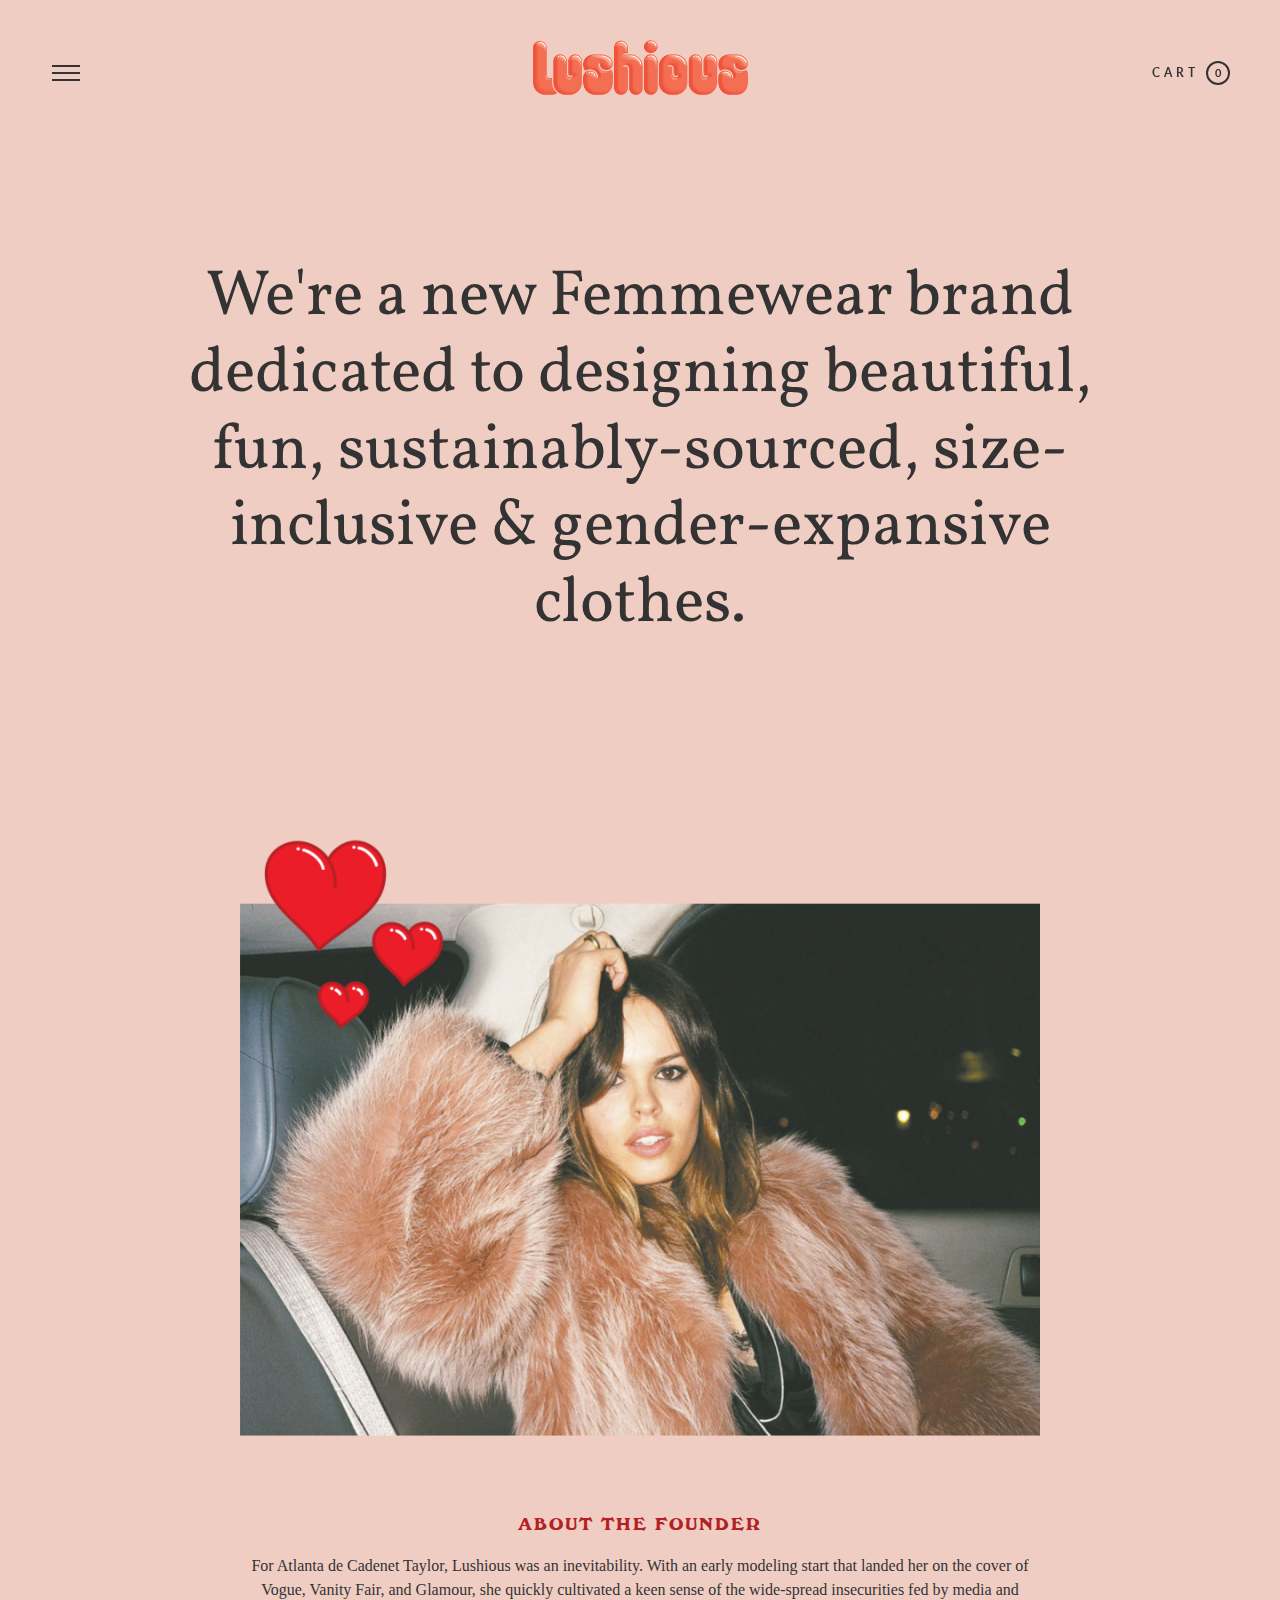
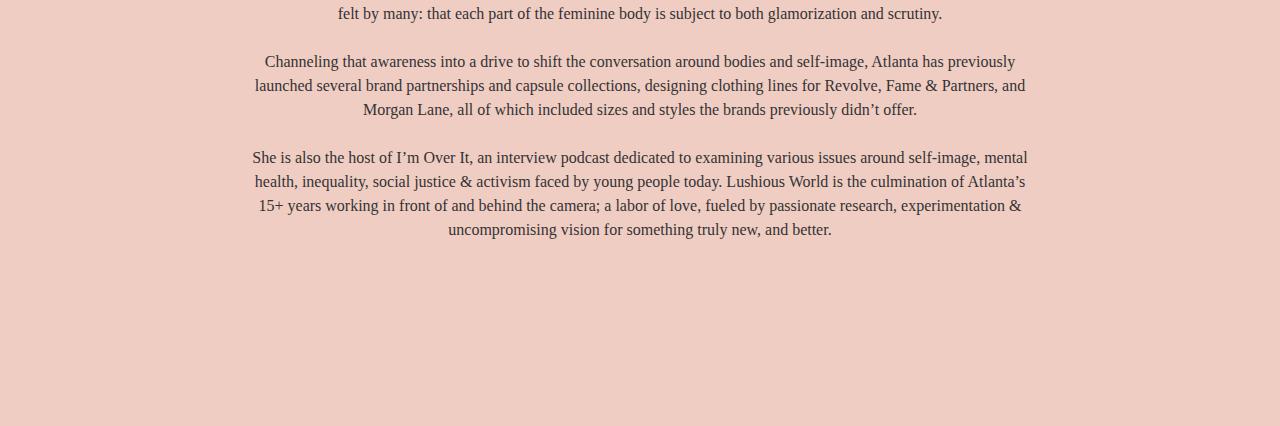
==== about.html @ 271ff1b3 "social update" ====
<!DOCTYPE html>
<!--[if lt IE 8 ]>
<html lang="en" class="ie7">
<![endif]-->
<!--[if IE 8 ]>
<html lang="en" class="ie8">
<![endif]-->
<!--[if IE 9 ]>
<html lang="en" class="ie9">
<![endif]-->
<!--[if (gt IE 9)|!(IE)]><!-->
<html lang="en">
<!--<![endif]-->
<head>
    <title>Lushious World - Coming Spring 2022</title>
    <meta charset="UTF-8">
    <meta name="author" content="">
    <meta name="keywords" content="">
    <meta name="viewport" content="width=device-width, initial-scale=1">
    <link rel="shortcut icon" href="fav.png" type="image/x-icon">
    <link rel="icon" href="fav.png" type="image/x-icon">

    <!-- Style CSS -->
    <link href="css/bootstrap.css" media="screen" rel="stylesheet">
    <link href="css/font-awesome.css" media="screen" rel="stylesheet">
    <link href="style.css" media="screen" rel="stylesheet">

    <!-- Custom Lushious -->
    <style type="text/css">

        .lushious-logo {
            height: auto;
            width: 100%;
            max-width: 215px;
        }

        .lushious-bg {
            display: block;
            height: 100vh;
            width: 100vw;
            background-color: rgb(0 0 0 / 75%);
            background-image: url("images/lushious/lushious-world-bg.jpg");
            background-size: cover;
            background-repeat: no-repeat;
            background-position: center center;
            z-index: 10;
            position: fixed;
        }

        @font-face {
            font-family: 'HK Grotesk';
            src: url('fonts/HKGrotesk-Regular.eot');
            src: url('fonts/HKGrotesk-Regular.eot?#iefix') format('embedded-opentype'),
            url('fonts/HKGrotesk-Regular.woff2') format('woff2'),
            url('fonts/HKGrotesk-Regular.woff') format('woff'),
            url('fonts/HKGrotesk-Regular.ttf') format('truetype');
            font-weight: normal;
            font-style: normal;
            font-display: swap;
        }

        @font-face {
            font-family: 'WindsorD-Bol';
            src: url('fonts/WindsorD-Bol.eot');
            src: url('fonts/WindsorD-Bol.eot?#iefix') format('embedded-opentype'),
            url('fonts/WindsorD-Bol.woff2') format('woff2'),
            url('fonts/WindsorD-Bol.woff') format('woff'),
            url('fonts/WindsorD-Bol.ttf') format('truetype');
            font-weight: bold;
            font-style: normal;
            font-display: swap;
        }

        @font-face {
            font-family: 'WindsorD-Bol';
            src: url('fonts/WindsorD-Bol_1.eot');
            src: url('fonts/WindsorD-Bol_1.eot?#iefix') format('embedded-opentype'),
            url('fonts/WindsorD-Bol_1.woff2') format('woff2'),
            url('fonts/WindsorD-Bol_1.woff') format('woff'),
            url('fonts/WindsorD-Bol_1.ttf') format('truetype');
            font-weight: bold;
            font-style: normal;
            font-display: swap;
        }

        @font-face {
            font-family: 'HK Grotesk-SB';
            src: url('fonts/HKGrotesk-SemiBold.eot');
            src: url('fonts/HKGrotesk-SemiBold.eot?#iefix') format('embedded-opentype'),
            url('fonts/HKGrotesk-SemiBold.woff2') format('woff2'),
            url('fonts/HKGrotesk-SemiBold.woff') format('woff'),
            url('fonts/HKGrotesk-SemiBold.ttf') format('truetype');
            font-weight: 600;
            font-style: normal;
            font-display: swap;
        }


        h1, h2, h3, h4, h5, h6,
        .home-video .wrap-video-content .video-content .home-info .video-title,
        .home-video .wrap-video-content .video-content a.btn {
            font-family: 'WindsorD-Bol';
        }

        .home-video .wrap-video-content .video-content .home-info .video-title {
            font-size: 72px;
        }

        .home-video .wrap-video-content .video-content .home-info .video-title-before,
        .product-subtotal {
            font-family: 'HK Grotesk';
            text-transform: uppercase;
        }

        .product-subtotal {
            color: #333333;
            font-family: 'HK Grotesk-SB';
            letter-spacing: 2px;
            text-transform: uppercase;
            font-weight: 700;
            line-height: 150%;
            font-size: 12px;
        }

        .other-page.about-page .about-page-content p {
            color: #333333;
            font-family: Times;
            letter-spacing: 0px;
            text-transform: none;
            font-weight: 500;
            line-height: 150%;
            font-size: 16px;
        }

        .other-page.wrap-contact-forms .link-email a,
        .home-video .wrap-video-content .video-content .home-info .video-title-before {
            letter-spacing: 2px;
        }

        html,
        body {
            background-color: #F0CDC3;
        }

        .cart-wrapper,
        .theme-menu {
            background-color: #ffffff;
        }

        .theme-menu .menu ul li {
            margin-bottom: 22px;
        }

        .other-page.about-page .about-page-content h4 {
            font-size: 18px;
            color: #B42025;
            letter-spacing: 2px;
            text-transform: uppercase;
            margin-bottom: 20px;
        }

        .other-page.wrap-contact-forms h3.page-title,
        .cart-wrapper .shop-cart-title,
        .theme-menu .menu-title {
            color: #B42025;
            margin-bottom: 45px;
            letter-spacing: 1px;
        }

        header.header.header-light .logo-wrap .theme-logo, header.header.header-light .header-cart .cart-link {
            color: #333;
        }

        header.header.header-light .header-cart .cart-link span {
            color: #333;
            border-color: #333;
        }

        header.header.header-light .menu-link-wrap .menu-link span, header.header.header-light .menu-link-wrap .menu-link:before, header.header.header-light .menu-link-wrap .menu-link:after {
            background: #333;
        }

        .cart-wrapper img {
            margin-bottom: 45px;
        }

        .home-video .wrap-video-content .video-content a.btn {
            border-radius: 50px;
            letter-spacing: 1px;
        }

        .home-video .wrap-video-content .video-content a.btn:hover {
            background-color: #B42025;
            border-color: #B42025;
        }

        .link-email {
            margin-bottom: 30px;
        }

        @media screen and (max-width: 767px) {
            .other-page.about-page h3.page-title {
                margin-top: 90px;
            }
        }

    </style>
</head>
<body>
<!-- Spinner -->
<div class="spinner-container">
    <div class="spinner-dot"></div>
    <div class="spinner-dot"></div>
    <div class="spinner-dot"></div>
</div>
<!-- /Spinner -->
<!-- Theme Menu -->
<div class="theme-menu">
    <a href="#" class="menu-header-close-button-mobile"></a>
    <div class="menu-header">
        <h3 class="menu-title">MENU</h3>
        <nav class="menu">
            <ul>
                <li><a href="about.html">ABOUT</a></li>
                <li><a href="contact.html">CONTACT</a></li>
            </ul>
        </nav>
    </div>
    <div class="menu-footer">
        <ul class="menu-social">
            <li class="social-icon">
                <a href="https://www.instagram.com/lushiousworld/" target="_blank"><i class="fa fa-instagram"></i></a>
            </li>
        </ul>
    </div>
</div>
<!-- End Theme Menu -->
<div id="page" class="site invisible">
    <!-- Header -->
    <header class="header header-light">
        <div class="menu-link-wrap">
            <a href="#" class="menu-link">
                <span></span>
            </a>
        </div>
        <div class="logo-wrap">
            <a href="/" class="theme-logo">
                <img class="lushious-logo" src="images/lushious/lushious-world-logo.png">
            </a>
        </div>
        <div class="header-cart">
            <a href="#" class="cart-link">
                <strong>CART</strong>
                <span>0</span></a>
        </div>
    </header>
    <!-- End Header -->
    <!--About Page-->
    <div class="site-main clearfix">
        <div class="container">
            <div class="row">
                <div class="col-sm-12">
                    <div class="other-page about-page margin-top-155">
                        <!--Title-->
                        <h3 class="page-title">We're a new Femmewear brand dedicated to designing beautiful, fun, sustainably-sourced, size-inclusive & gender-expansive clothes. </h3>
                        <!-- End Title-->
                        <div class="about-page-content">
                            <img src="images/lushious/founder.png" style="max-width: 800px; width: 100%; height: auto;" alt="Lushious World"/>
                            <h4>About the Founder</h4>
                            <p>For Atlanta de Cadenet Taylor, Lushious was an inevitability. With an early modeling start that landed her on the cover of Vogue, Vanity Fair, and Glamour, she quickly cultivated a keen sense of the wide-spread insecurities fed by media and felt by many: that each part of the feminine body is subject to both glamorization and scrutiny.</p>
                            <p>Channeling that awareness into a drive to shift the conversation around bodies and self-image, Atlanta has previously launched several brand partnerships and capsule collections, designing clothing lines for Revolve, Fame & Partners, and Morgan Lane, all of which included sizes and styles the brands previously didn’t offer.</p>
                            <p>She is also the host of I’m Over It, an interview podcast dedicated to examining various issues around self-image, mental health, inequality, social justice & activism faced by young people today. Lushious World is the culmination of Atlanta’s 15+ years working in front of and behind the camera; a labor of love, fueled by passionate research, experimentation & uncompromising vision for something truly new, and better.</p>
                        </div>

                    </div>
                </div>
            </div>
        </div>
    </div>
</div>
<!-- Shop Cart -->
<div class="cart-wrapper">
    <a href="#" class="shop-cart-close"></a>
    <div class="cart-header">
        <h3 class="shop-cart-title">SHOPPING CART</h3>

        <img src="images/lushious/lushious-disco-print-presale-promo-light.png">

        <div class="product-subtotal">
            <span>hey hey! the shop's not open yet, but be sure to bookmark and save #dayone for a future promo.</span><br><br>
            <span>With love,</span><br>
            <span>Atlanta, Founder & CEO</span>
        </div>
    </div>
</div>
<!-- End Shop Cart -->

<!-- main JS libs  -->
<script src="js/lib/jquery-1.12.2.min.js"></script>
<script src="js/lib/bootstrap.min.js"></script>
<!-- Modernizr Library -->
<script src="js/lib/modernizr.min.js"></script>

<!--[if lt IE 9]>
<script src="js/lib/html5shiv.js"></script>
<script src="js/lib/respond.min.js"></script>
<![endif]-->

<!-- Input Numer 'Spinner' -->
<script src="js/jquery.spinner.js"></script>

<!--General JS-->
<script src="js/general.js"></script>
</body>
</html>
---- style.css ----
@import url(https://fonts.googleapis.com/css?family=Lato:400,100,100italic,300,300italic,400italic,700,700italic,900,900italic&subset=latin,latin-ext);
@import url(https://fonts.googleapis.com/css?family=Kaushan+Script&subset=latin,latin-ext);
@import url(https://fonts.googleapis.com/css?family=Vollkorn:400,400italic,700,700italic);
/*------------------------------------------------------------------------*/
/*      Author Name: CubeCreation Themes                                  */
/*      Author : https://themeforest.net/user/cubecreation/portfolio      */
/*      Date Develop: 04.10.2016                                          */
/*------------------------------------------------------------------------*/
/*
  CSS STRUCTURE:

  1. GENERAL TYPOGRAPHY
   - Global Reset
   - General Styles
   - Typography
   - Buttons

  2. SITE STRUCTURE
   - Header
   - Header Section (First Section)
   - Demo List
   - Footer
*/
/*-----------------------------------*/
/*           Global Reset            */
/*-----------------------------------*/
html,
body,
div,
span,
applet,
object,
iframe,
h1,
h2,
h3,
h4,
h5,
h6,
p,
blockquote,
pre,
a,
abbr,
acronym,
address,
big,
cite,
code,
del,
dfn,
em,
img,
ins,
kbd,
q,
s,
samp,
small,
strike,
strong,
sub,
sup,
tt,
var,
b,
u,
i,
center,
dl,
dt,
dd,
ol,
ul,
li,
fieldset,
form,
label,
legend,
table,
caption,
tbody,
tfoot,
thead,
tr,
th,
td,
article,
aside,
canvas,
details,
embed,
figure,
figcaption,
footer,
header,
hgroup,
menu,
nav,
output,
ruby,
section,
summary,
time,
mark,
audio,
video {
  margin: 0;
  padding: 0;
  border: 0;
  font-size: 100%;
  font: inherit;
  vertical-align: baseline;
}
article,
aside,
details,
figcaption,
figure,
footer,
header,
hgroup,
menu,
nav,
section {
  display: block;
}
body {
  line-height: 1;
}
ol,
ul {
  list-style: none;
}
blockquote,
q {
  quotes: none;
}
blockquote:before,
blockquote:after,
q:before,
q:after {
  content: '';
  content: none;
}
table {
  border-collapse: collapse;
  border-spacing: 0;
}
html {
  font-size: 100%;
  -webkit-text-size-adjust: 100%;
  -ms-text-size-adjust: 100%;
  -webkit-font-smoothing: subpixel-antialiased;
}
/*-----------------------------------*/
/*         General Styles            */
/*-----------------------------------*/
html.blocking,
body.blocking {
  overflow: hidden;
}
body {
  font-family: 'Lato', sans-serif;
  font-size: 14px;
  line-height: 1.4em;
  font-weight: 400;
  color: #999999;
  background: #ffffff;
  position: relative;
  overflow-x: hidden;
}
::-moz-selection {
  background: #333333;
  color: #fff;
  text-shadow: none;
}
::selection {
  background: #333333;
  color: #fff;
  text-shadow: none;
}
a {
  color: #155399;
  -webkit-transition: all 0.3s ease;
  -moz-transition: all 0.3s ease;
  -o-transition: all 0.3s ease;
  -ms-transition: all 0.3s ease;
  transition: all 0.3s ease;
}
a:focus {
  color: #155399;
}
a:hover {
  color: #1b6bc6;
}
a:hover,
a:focus {
  text-decoration: none;
  outline: none;
}
a:active {
  background-color: transparent;
}
iframe {
  max-width: 100%;
}
img {
  display: inline-block;
  max-width: 100%;
}
/* FadeIn */
.fadeIn {
  -webkit-animation-duration: 1s;
  animation-duration: 1s;
  -webkit-animation-fill-mode: both;
  animation-fill-mode: both;
  -webkit-animation-name: fadeIn;
  animation-name: fadeIn;
}
@-webkit-keyframes fadeIn {
  0% {
    opacity: 0;
  }
  100% {
    opacity: 1;
  }
}
@keyframes fadeIn {
  0% {
    opacity: 0;
  }
  100% {
    opacity: 1;
  }
}
/* Spinner */
.spinner-container {
  position: absolute;
  top: 50%;
  left: 50%;
  transform: translate(-50%, -50%);
}
.spinner-container .spinner-dot {
  width: 10px;
  height: 10px;
  border: 2px solid #155399;
  border-radius: 50%;
  float: left;
  margin: 0 5px;
  transform: scale(0);
  animation: fx 1000ms ease infinite 0ms;
}
.spinner-container .spinner-dot:nth-child(2) {
  animation: fx 1000ms ease infinite 300ms;
}
.spinner-container .spinner-dot:nth-child(3) {
  animation: fx 1000ms ease infinite 600ms;
}
@keyframes fx {
  50% {
    transform: scale(1);
    opacity: 1;
  }
  100% {
    opacity: 0;
  }
}
/*-----------------------------------*/
/*     General Content Styles        */
/*-----------------------------------*/
.itable {
  display: table;
  height: 100%;
  width: 100%;
}
.icell {
  display: table-cell;
  vertical-align: middle;
}
.site-main {
  padding-top: 160px;
  padding-bottom: 180px;
}
.page-title {
  font-size: 40px;
  margin-bottom: 110px;
  text-transform: uppercase;
  letter-spacing: 19px;
  text-align: center;
}
.margin-top-0 {
  margin-top: 0;
}
.margin-top-5 {
  margin-top: 5px;
}
.margin-top-10 {
  margin-top: 10px;
}
.margin-top-15 {
  margin-top: 15px;
}
.margin-top-20 {
  margin-top: 20px;
}
.margin-top-25 {
  margin-top: 25px;
}
.margin-top-30 {
  margin-top: 30px;
}
.margin-top-35 {
  margin-top: 35px;
}
.margin-top-40 {
  margin-top: 40px;
}
.margin-top-45 {
  margin-top: 45px;
}
.margin-top-50 {
  margin-top: 50px;
}
.margin-top-55 {
  margin-top: 55px;
}
.margin-top-60 {
  margin-top: 60px;
}
.margin-top-65 {
  margin-top: 65px;
}
.margin-top-70 {
  margin-top: 70px;
}
.margin-top-75 {
  margin-top: 75px;
}
.margin-top-80 {
  margin-top: 80px;
}
.margin-top-85 {
  margin-top: 85px;
}
.margin-top-90 {
  margin-top: 90px;
}
.margin-top-95 {
  margin-top: 95px;
}
.margin-top-100 {
  margin-top: 100px;
}
.margin-top-105 {
  margin-top: 105px;
}
.margin-top-110 {
  margin-top: 110px;
}
.margin-top-115 {
  margin-top: 115px;
}
.margin-top-120 {
  margin-top: 120px;
}
.margin-top-125 {
  margin-top: 125px;
}
.margin-top-130 {
  margin-top: 130px;
}
.margin-top-135 {
  margin-top: 135px;
}
.margin-top-140 {
  margin-top: 140px;
}
.margin-top-145 {
  margin-top: 145px;
}
.margin-top-150 {
  margin-top: 150px;
}
.margin-top-155 {
  margin-top: 155px;
}
.margin-top-160 {
  margin-top: 160px;
}
.margin-top-165 {
  margin-top: 165px;
}
.margin-top-170 {
  margin-top: 170px;
}
.margin-top-175 {
  margin-top: 175px;
}
.margin-top-180 {
  margin-top: 180px;
}
.margin-top-185 {
  margin-top: 185px;
}
.margin-top-190 {
  margin-top: 190px;
}
.margin-top-195 {
  margin-top: 195px;
}
.margin-top-200 {
  margin-top: 200px;
}
.margin-top-205 {
  margin-top: 205px;
}
.margin-top-210 {
  margin-top: 210px;
}
.margin-top-215 {
  margin-top: 215px;
}
.margin-top-220 {
  margin-top: 220px;
}
.margin-top-225 {
  margin-top: 225px;
}
.margin-top-230 {
  margin-top: 230px;
}
.margin-top-235 {
  margin-top: 235px;
}
.margin-top-240 {
  margin-top: 240px;
}
.margin-top-245 {
  margin-top: 245px;
}
.margin-top-250 {
  margin-top: 250px;
}
.margin-top-255 {
  margin-top: 255px;
}
.margin-top-260 {
  margin-top: 260px;
}
.margin-top-265 {
  margin-top: 265px;
}
.margin-top-270 {
  margin-top: 270px;
}
.margin-top-275 {
  margin-top: 275px;
}
.margin-top-280 {
  margin-top: 280px;
}
.margin-top-285 {
  margin-top: 285px;
}
.margin-top-290 {
  margin-top: 290px;
}
.margin-top-295 {
  margin-top: 295px;
}
.margin-top-300 {
  margin-top: 300px;
}
.margin-bottom-0 {
  margin-bottom: 0;
}
.margin-bottom-5 {
  margin-bottom: 5px;
}
.margin-bottom-10 {
  margin-bottom: 10px;
}
.margin-bottom-15 {
  margin-bottom: 15px;
}
.margin-bottom-20 {
  margin-bottom: 20px;
}
.margin-bottom-25 {
  margin-bottom: 25px;
}
.margin-bottom-30 {
  margin-bottom: 30px;
}
.margin-bottom-35 {
  margin-bottom: 35px;
}
.margin-bottom-40 {
  margin-bottom: 40px;
}
.margin-bottom-45 {
  margin-bottom: 45px;
}
.margin-bottom-50 {
  margin-bottom: 50px;
}
.margin-bottom-55 {
  margin-bottom: 55px;
}
.margin-bottom-60 {
  margin-bottom: 60px;
}
.margin-bottom-65 {
  margin-bottom: 65px;
}
.margin-bottom-70 {
  margin-bottom: 70px;
}
.margin-bottom-75 {
  margin-bottom: 75px;
}
.margin-bottom-80 {
  margin-bottom: 80px;
}
.margin-bottom-85 {
  margin-bottom: 85px;
}
.margin-bottom-90 {
  margin-bottom: 90px;
}
.margin-bottom-95 {
  margin-bottom: 95px;
}
.margin-bottom-100 {
  margin-bottom: 100px;
}
.margin-bottom-105 {
  margin-bottom: 105px;
}
.margin-bottom-110 {
  margin-bottom: 110px;
}
.margin-bottom-115 {
  margin-bottom: 115px;
}
.margin-bottom-120 {
  margin-bottom: 120px;
}
.margin-bottom-125 {
  margin-bottom: 125px;
}
.margin-bottom-130 {
  margin-bottom: 130px;
}
.margin-bottom-135 {
  margin-bottom: 135px;
}
.margin-bottom-140 {
  margin-bottom: 140px;
}
.margin-bottom-145 {
  margin-bottom: 145px;
}
.margin-bottom-150 {
  margin-bottom: 150px;
}
.margin-bottom-155 {
  margin-bottom: 155px;
}
.margin-bottom-160 {
  margin-bottom: 160px;
}
.margin-bottom-165 {
  margin-bottom: 165px;
}
.margin-bottom-170 {
  margin-bottom: 170px;
}
.margin-bottom-175 {
  margin-bottom: 175px;
}
.margin-bottom-180 {
  margin-bottom: 180px;
}
.margin-bottom-185 {
  margin-bottom: 185px;
}
.margin-bottom-190 {
  margin-bottom: 190px;
}
.margin-bottom-195 {
  margin-bottom: 195px;
}
.margin-bottom-200 {
  margin-bottom: 200px;
}
.margin-bottom-205 {
  margin-bottom: 205px;
}
.margin-bottom-210 {
  margin-bottom: 210px;
}
.margin-bottom-215 {
  margin-bottom: 215px;
}
.margin-bottom-220 {
  margin-bottom: 220px;
}
.margin-bottom-225 {
  margin-bottom: 225px;
}
.margin-bottom-230 {
  margin-bottom: 230px;
}
.margin-bottom-235 {
  margin-bottom: 235px;
}
.margin-bottom-240 {
  margin-bottom: 240px;
}
.margin-bottom-245 {
  margin-bottom: 245px;
}
.margin-bottom-250 {
  margin-bottom: 250px;
}
.margin-bottom-255 {
  margin-bottom: 255px;
}
.margin-bottom-260 {
  margin-bottom: 260px;
}
.margin-bottom-265 {
  margin-bottom: 265px;
}
.margin-bottom-270 {
  margin-bottom: 270px;
}
.margin-bottom-275 {
  margin-bottom: 275px;
}
.margin-bottom-280 {
  margin-bottom: 280px;
}
.margin-bottom-285 {
  margin-bottom: 285px;
}
.margin-bottom-290 {
  margin-bottom: 290px;
}
.margin-bottom-295 {
  margin-bottom: 295px;
}
.margin-bottom-300 {
  margin-bottom: 300px;
}
/*----> Responsive <---- */
/* Screen 1400px */
@media (max-width: 1400px) {
  .site-main {
    padding-bottom: 160px;
  }
}
/* Screen 1024px */
@media (max-width: 1199px) {
  .page-title {
    margin-bottom: 90px;
    letter-spacing: 15px;
  }
}
/* Screen 768px */
@media (max-width: 991px) {
  .site-main {
    padding-bottom: 120px;
  }
  .page-title {
    margin-bottom: 70px;
    letter-spacing: 10px;
  }
}
/* Screen 568px */
@media (max-width: 767px) {
  .site-main {
    padding-top: 120px;
    padding-bottom: 100px;
  }
  .page-title {
    font-size: 28px;
    margin-bottom: 50px;
  }
}
/* Screen 320px */
@media (max-width: 479px) {
  .site-main {
    padding-bottom: 80px;
  }
  .page-title {
    margin-bottom: 40px;
  }
}
/*-----------------------------------*/
/*            Typography             */
/*-----------------------------------*/
h1,
h2,
h3,
h4,
h5,
h6 {
  line-height: 1.2em;
  margin-bottom: .26em;
  word-wrap: break-word;
  font-weight: 700;
  color: #333333;
}
h1 {
  font-size: 42px;
}
h2 {
  font-size: 36px;
}
h3 {
  font-size: 25px;
}
h4 {
  font-size: 22px;
}
h5 {
  font-size: 17px;
}
h6 {
  font-size: 13px;
}
h1 span,
h2 span,
h3 span,
h4 span,
h5 span,
h6 span {
  font-weight: 200;
}
h1 a,
h2 a,
h3 a,
h4 a,
h5 a,
h6 a {
  color: #155399;
}
h1 a:hover,
h2 a:hover,
h3 a:hover,
h4 a:hover,
h5 a:hover,
h6 a:hover {
  color: #1b6bc6;
}
em {
  font-style: italic;
}
strong {
  font-weight: 700;
}
small {
  font-size: 85%;
}
i {
  position: relative;
  display: inline-block;
  text-decoration: none;
  font-style: normal;
}
p {
  word-wrap: break-word;
  margin-bottom: 1.5em;
}
@media (max-width: 767px) {
  p {
    font-size: 12px;
  }
}
/*-----------------------------------*/
/*              Buttons              */
/*-----------------------------------*/
.btn,
.cart-wrapper .cart-wrap-total-checkout .proceed-to-checkout .checkout-button,
.wrap-login-forms .login-forms input[type="submit"].button,
.wrap-paassword-forms input[type="submit"].button,
.wrap-account-forms .account-forms input[type="submit"].button,
.shop-checkout .wrap-login-forms input[type="submit"].button,
.shop-checkout form.checkout input[type="submit"].button,
.shop-page.shop-page-product-details .product .entry-summary input[type="submit"].button {
  font-family: 'Lato', sans-serif;
  font-size: 11px;
  line-height: 10px;
  font-weight: bold;
  border-radius: 0;
  text-transform: uppercase;
  padding: 18px 50px;
  letter-spacing: 5px;
  border: 1px solid transparent;
  display: inline-block;
  text-align: center;
  box-sizing: border-box;
  -webkit-transition: all 0.3s ease;
  -moz-transition: all 0.3s ease;
  -o-transition: all 0.3s ease;
  -ms-transition: all 0.3s ease;
  transition: all 0.3s ease;
  /* Button 1 */
  /* Button 2 */
}
.btn.btn-1,
.cart-wrapper .cart-wrap-total-checkout .proceed-to-checkout .checkout-button.btn-1,
.cart-wrapper .cart-wrap-total-checkout .proceed-to-checkout .checkout-button,
.wrap-login-forms .login-forms input[type="submit"].button.btn-1,
.wrap-login-forms .login-forms input[type="submit"].button,
.wrap-paassword-forms input[type="submit"].button.btn-1,
.wrap-paassword-forms input[type="submit"].button,
.wrap-account-forms .account-forms input[type="submit"].button.btn-1,
.wrap-account-forms .account-forms input[type="submit"].button,
.shop-checkout .wrap-login-forms input[type="submit"].button.btn-1,
.shop-checkout .wrap-login-forms input[type="submit"].button,
.shop-checkout form.checkout input[type="submit"].button.btn-1,
.shop-checkout form.checkout input[type="submit"].button,
.shop-page.shop-page-product-details .product .entry-summary input[type="submit"].button.btn-1 {
  color: #ffffff;
  border-color: #333333;
  background-color: #333333;
}
.btn.btn-2,
.cart-wrapper .cart-wrap-total-checkout .proceed-to-checkout .checkout-button.btn-2,
.wrap-login-forms .login-forms input[type="submit"].button.btn-2,
.wrap-paassword-forms input[type="submit"].button.btn-2,
.wrap-account-forms .account-forms input[type="submit"].button.btn-2,
.shop-checkout .wrap-login-forms input[type="submit"].button.btn-2,
.shop-checkout form.checkout input[type="submit"].button.btn-2,
.shop-page.shop-page-product-details .product .entry-summary input[type="submit"].button.btn-2,
.shop-page.shop-page-product-details .product .entry-summary input[type="submit"].button {
  background-color: transparent;
  border-color: #333333;
  color: #333333;
}
.btn.btn-2:hover,
.cart-wrapper .cart-wrap-total-checkout .proceed-to-checkout .checkout-button.btn-2:hover,
.wrap-login-forms .login-forms input[type="submit"].button.btn-2:hover,
.wrap-paassword-forms input[type="submit"].button.btn-2:hover,
.wrap-account-forms .account-forms input[type="submit"].button.btn-2:hover,
.shop-checkout .wrap-login-forms input[type="submit"].button.btn-2:hover,
.shop-checkout form.checkout input[type="submit"].button.btn-2:hover,
.shop-page.shop-page-product-details .product .entry-summary input[type="submit"].button.btn-2:hover,
.shop-page.shop-page-product-details .product .entry-summary input[type="submit"].button:hover {
  color: #ffffff;
}
.btn:hover,
.cart-wrapper .cart-wrap-total-checkout .proceed-to-checkout .checkout-button:hover,
.wrap-login-forms .login-forms input[type="submit"].button:hover,
.wrap-paassword-forms input[type="submit"].button:hover,
.wrap-account-forms .account-forms input[type="submit"].button:hover,
.shop-checkout .wrap-login-forms input[type="submit"].button:hover,
.shop-checkout form.checkout input[type="submit"].button:hover,
.shop-page.shop-page-product-details .product .entry-summary input[type="submit"].button:hover {
  background-color: #155399;
  border-color: #155399;
}
/*----> Responsive <---- */
/* Screen 568px */
@media (max-width: 767px) {
  .btn,
  .cart-wrapper .cart-wrap-total-checkout .proceed-to-checkout .checkout-button,
  .wrap-login-forms .login-forms input[type="submit"].button,
  .wrap-paassword-forms input[type="submit"].button,
  .wrap-account-forms .account-forms input[type="submit"].button,
  .shop-checkout .wrap-login-forms input[type="submit"].button,
  .shop-checkout form.checkout input[type="submit"].button,
  .shop-page.shop-page-product-details .product .entry-summary input[type="submit"].button {
    padding-left: 40px;
    padding-right: 40px;
  }
}
/*-----------------------------------*/
/*           Form Style              */
/*-----------------------------------*/
/*Forms Style*/
::-moz-placeholder {
  color: #a9a9a9;
  opacity: 1;
}
:-ms-input-placeholder {
  color: #a9a9a9;
}
::-webkit-input-placeholder {
  color: #a9a9a9;
}
form {
  width: 407px;
}
form input[type="text"],
form input[type="password"],
form input[type="search"],
form input[type="url"],
form input[type="email"],
form input[type="tel"],
form input[type="number"],
form textarea {
  font-size: 10px;
  font-weight: bold;
  border: none;
  border-bottom: 1px solid #333333;
  width: 100%;
  text-transform: uppercase;
  letter-spacing: 3px;
  padding-bottom: 14px;
  margin-bottom: 30px;
  background-color: transparent;
}
form textarea {
  min-height: 87px;
  margin-bottom: 19px;
  resize: vertical;
}
form input[type="submit"],
form input.submit {
  width: 100%;
}
form p {
  margin-bottom: 0;
}
/* Styling Input number */
.spinner {
  position: relative;
  width: 90px;
  height: 35px;
}
.spinner input.qty {
  font-size: 15px;
  color: #333333;
  width: 100%;
  height: 100%;
  border: 1px solid #f3f3f3;
  background: transparent;
  text-align: center;
}
.spinner .spinner-controls a {
  position: absolute;
  top: 0;
  bottom: 0;
  line-height: 37px;
  padding: 0 6px;
  font-size: 22px;
  color: #333333;
}
.spinner .spinner-controls .spin-up {
  right: 0;
}
.spinner .spinner-controls .spin-down {
  left: 1px;
}
.selectize-control.single .selectize-input {
  border: none;
  border-radius: 0;
  -webkit-box-shadow: none;
  -moz-box-shadow: none;
  box-shadow: none;
  padding: 13px 10px 14px 21px;
  border-bottom: 1px solid #333333;
  background: transparent;
}
.selectize-control.single .selectize-input .item {
  font-size: 10px;
  font-weight: bold;
  text-transform: uppercase;
  letter-spacing: 3px;
  color: #333333;
}
.selectize-control.single .selectize-input:after {
  border-color: #dddddd transparent transparent transparent;
  right: 11px;
}
.selectize-control.single .selectize-input.input-active {
  background: transparent;
}
.selectize-control.single .selectize-input.dropdown-active:after {
  border-color: transparent transparent #dddddd transparent;
}
/* Custom CheckBox  & Radio */
/* Styled Checkboxes, Radios */
/*-----------------------------------*/
.custom-checkbox,
.custom-radio {
  position: relative;
}
.custom-checkbox::selection,
.custom-radio::selection {
  background: transparent;
  color: inherit;
}
.custom-checkbox input,
.custom-radio input {
  -webkit-appearance: none;
  -moz-appearance: none;
  appearance: none;
}
.custom-checkbox label,
.custom-radio label {
  position: relative;
  display: inline-block;
  font-size: 16px;
  font-weight: 400;
  color: #5c5c5c;
  line-height: 17px;
  padding: 0 0 0 26px;
  margin-bottom: 21px;
  cursor: pointer;
  min-height: 17px;
}
.custom-checkbox label::selection,
.custom-radio label::selection {
  background: transparent;
  color: inherit;
}
.custom-checkbox label.focus,
.custom-radio label.focus {
  outline: none;
}
.custom-checkbox label:before,
.custom-radio label:before,
.custom-checkbox label:after,
.custom-radio label:after {
  content: '';
  position: absolute;
  top: 0;
  left: 0;
}
.custom-checkbox label:before,
.custom-radio label:before {
  width: 17px;
  height: 17px;
  border: 1px solid #999999;
  border-radius: 3px;
}
.custom-checkbox label.checked:after,
.custom-radio label.checked:after {
  width: 9px;
  height: 9px;
  margin: 4px;
  background-color: #155399;
  border-radius: 2px;
}
.custom-radio label:before,
.custom-radio label.checked:after {
  border-radius: 50%;
}
/*----> Responsive <---- */
/* Screen 320px */
@media (max-width: 479px) {
  form {
    max-width: 100%;
  }
}
/*-----------------------------------*/
/*           Table Styles            */
/*-----------------------------------*/
table {
  border: 1px solid #dddddd;
  width: 100%;
  margin-top: 30px;
  margin-bottom: 40px;
  color: #333333;
  font-size: 16px;
}
table tr {
  border-top: 1px solid #dddddd;
}
table tr:first-child {
  border: none;
}
table tr th,
table tr td {
  border-left: 1px solid #dddddd;
  padding: 20px 15px;
}
table tr th:first-child,
table tr td:first-child {
  border-left: none;
  font-weight: bold;
}
table tr th {
  font-weight: bold;
}
/*----> Responsive <---- */
/* Screen 568px */
@media (max-width: 767px) {
  table tr th,
  table tr td {
    padding: 10px;
  }
}
/* Screen 320px */
@media (max-width: 479px) {
  table {
    font-size: 11px;
    margin-top: 20px;
    margin-bottom: 30px;
  }
  table tr th,
  table tr td {
    padding: 2px;
  }
}
/*-----------------------------------*/
/*          Header Styles            */
/*-----------------------------------*/
.menu h3.title {
  font-size: 20px;
}
header.header {
  position: fixed;
  top: 0;
  left: 0;
  right: 0;
  display: table;
  width: 100%;
  padding: 30px 50px 0;
  z-index: 100;
  /* Icon Open Menu */
  /* Logo */
  /* Shop Item (Link LogIn & Cart) */
}
header.header > * {
  display: table-cell;
  vertical-align: middle;
}
header.header .menu-link-wrap {
  width: 20%;
  text-align: left;
}
header.header .menu-link-wrap .menu-link {
  display: block;
  width: 28px;
  height: 51px;
  font-style: normal;
  position: relative;
  z-index: 9999;
}
header.header .menu-link-wrap .menu-link span {
  top: 25px;
}
header.header .menu-link-wrap .menu-link:before {
  top: 18px;
}
header.header .menu-link-wrap .menu-link:after {
  top: 32px;
}
header.header .menu-link-wrap .menu-link span,
header.header .menu-link-wrap .menu-link:before,
header.header .menu-link-wrap .menu-link:after {
  content: '';
  display: block;
  width: 28px;
  height: 2px;
  position: absolute;
  left: 50%;
  margin-left: -12.5px;
  background: #333333;
  -webkit-transition: none 0.4s ease 0.4s;
  transition: none 0.4s ease 0.4s;
  -webkit-transition-property: transform, top, bottom, left, opacity;
  transition-property: transform, top, bottom, left, opacity;
}
header.header .menu-link-wrap .menu-link img {
  display: block;
}
header.header .logo-wrap {
  width: 60%;
  text-align: center;
}
header.header .logo-wrap .theme-logo {
  font-family: 'Kaushan Script', cursive;
  font-size: 34px;
  line-height: 34px;
  color: #333333;
}
header.header .header-cart {
  width: 20%;
  text-align: right;
}
header.header .header-cart .cart-link {
  display: inline-block;
}
header.header .header-cart .cart-link strong {
  margin-right: 3px;
  letter-spacing: 4px;
  font-size: 12px;
}
header.header .header-cart .cart-link span {
  display: inline-block;
  width: 24px;
  height: 24px;
  line-height: 20px;
  font-size: 11px;
  font-weight: bold;
  color: #155399;
  border: 2px solid #155399;
  -webkit-border-radius: 50%;
  -moz-border-radius: 50%;
  border-radius: 50%;
  text-align: center;
}
header.header.header-light .menu-link-wrap .menu-link span,
header.header.header-light .menu-link-wrap .menu-link:before,
header.header.header-light .menu-link-wrap .menu-link:after {
  background: #ffffff;
}
header.header.header-light .logo-wrap .theme-logo,
header.header.header-light .header-cart .cart-link {
  color: #ffffff;
}
header.header.header-light .header-cart .cart-link span {
  color: #ffffff;
  border-color: #ffffff;
}
/* Create "X" if menu is open */
.theme-menu-open header.header .menu-link-wrap .menu-link span {
  left: -50px;
  opacity: 0;
}
.theme-menu-open header.header .menu-link-wrap .menu-link:before,
.theme-menu-open header.header .menu-link-wrap .menu-link:after {
  top: 25px;
}
.theme-menu-open header.header .menu-link-wrap .menu-link:before {
  transform: rotate(45deg);
}
.theme-menu-open header.header .menu-link-wrap .menu-link:after {
  transform: rotate(-45deg);
}
/* Animation div.site for Cart & Menu Open & Close */
.site {
  -webkit-transition: transform 0.4s ease;
  -moz-transition: transform 0.4s ease;
  -o-transition: transform 0.4s ease;
  -ms-transition: transform 0.4s ease;
  transition: transform 0.4s ease;
}
.theme-cart-open .site {
  -webkit-transform: translate(-450px, 0);
  -moz-transform: translate(-450px, 0);
  -o-transform: translate(-450px, 0);
  -ms-transform: translate(-450px, 0);
  transform: translate(-450px, 0);
}
.theme-menu-open .site {
  -webkit-transform: translate(320px, 0);
  -moz-transform: translate(320px, 0);
  -o-transform: translate(320px, 0);
  -ms-transform: translate(320px, 0);
  transform: translate(320px, 0);
}
/*-----------------------------------*/
/*        Import Header Menu         */
/*-----------------------------------*/
/*-----------------------------------*/
/*        Header Menu Styles         */
/*-----------------------------------*/
/* Theme Menu (Left Outside) */
.theme-menu {
  z-index: 12;
  width: 80%;
  min-width: 200px;
  max-width: 320px;
  position: fixed;
  top: 0;
  bottom: 0;
  left: 0;
  box-sizing: border-box;
  overflow-y: auto;
  overflow-x: hidden;
  padding: 50px;
  opacity: 0;
  background-color: #ffffff;
  -webkit-transform: translate(-320px, 0);
  -moz-transform: translate(-320px, 0);
  -o-transform: translate(-320px, 0);
  -ms-transform: translate(-320px, 0);
  transform: translate(-320px, 0);
  -webkit-transition: opacity 0.2s ease;
  -moz-transition: opacity 0.2s ease;
  -o-transition: opacity 0.2s ease;
  -ms-transition: opacity 0.2s ease;
  transition: opacity 0.2s ease;
  display: flex;
  flex-direction: column;
  justify-content: space-between;
  -webkit-box-shadow: 0px 0 2px 0 rgba(0, 0, 0, 0.05);
  -moz-box-shadow: 0px 0 2px 0 rgba(0, 0, 0, 0.05);
  box-shadow: 0px 0 2px 0 rgba(0, 0, 0, 0.05);
  /* Menu Title */
  /* Menu */
  /* Menu LogIn */
  /* Menu Social */
}
.theme-menu * {
  box-sizing: content-box;
}
.theme-menu .menu-header-close-button-mobile {
  display: none !important;
}
.theme-menu .menu-header {
  margin-bottom: 38px;
}
.theme-menu .menu-title {
  font-size: 20px;
  font-weight: bold;
  letter-spacing: 7px;
  margin-bottom: 93px;
}
.theme-menu .menu ul li {
  margin-bottom: 38px;
  position: relative;
  /* Active Item */
  /* Open */
}
.theme-menu .menu ul li a {
  font-size: 11px;
  font-weight: bold;
  color: #333333;
  letter-spacing: 3px;
  display: inline-block;
}
.theme-menu .menu ul li a:hover {
  color: #155399;
}
.theme-menu .menu ul li .sub-menu {
  display: none;
  padding-top: 40px;
  padding-left: 15px;
}
.theme-menu .menu ul li .menu-icon {
  font-size: 27px;
  font-weight: 100;
  position: absolute;
  right: 0;
  top: 0;
}
.theme-menu .menu ul li .menu-icon:before {
  position: relative;
  top: -1px;
  content: '+';
}
.theme-menu .menu ul li.active-item > a:not(.menu-icon) {
  color: #155399;
}
.theme-menu .menu ul li.open .menu-icon:before {
  content: '-';
  top: -3px;
  right: 4px;
}
.theme-menu .menu-log-in {
  width: 100%;
  margin-top: 76px;
}
.theme-menu .menu-log-in a {
  font-size: 11px;
  font-weight: bold;
  color: #333333;
  letter-spacing: 3px;
  display: block;
}
.theme-menu .menu-log-in a:hover {
  color: #155399;
}
.theme-menu .menu-log-in.active-item a {
  color: #155399;
}
.theme-menu .menu-social {
  bottom: 50px;
  left: 50px;
}
.theme-menu .menu-social .social-icon {
  font-size: 16px;
  display: inline-block;
  margin-left: 25px;
}
.theme-menu .menu-social .social-icon:first-child {
  margin-left: 0;
}
.theme-menu .menu-social .social-icon a {
  color: #5c5c5c;
}
.theme-menu .menu-social .social-icon a:hover {
  color: #155399;
}
/* Animation Menu Open & Close */
.theme-menu-open .theme-menu {
  opacity: 1;
  -webkit-transform: translate(0, 0);
  -moz-transform: translate(0, 0);
  -o-transform: translate(0, 0);
  -ms-transform: translate(0, 0);
  transform: translate(0, 0);
  -webkit-transition-delay: 0.2s;
  -moz-transition-delay: 0.2s;
  -o-transition-delay: 0.2s;
  -ms-transition-delay: 0.2s;
  transition-delay: 0.2s;
}
/*----> Responsive <---- */
/* Screen 320px */
@media (max-width: 479px) {
  .theme-menu {
    width: 100%;
    padding: 40px 30px;
  }
  .theme-menu .menu-header-close-button-mobile {
    top: 46px !important;
    display: block !important;
  }
  .theme-menu .menu-title {
    margin-bottom: 70px;
  }
  .theme-menu .menu-log-in {
    margin-top: 65px;
  }
}
/*----> Responsive <---- */
/* Screen 568px */
@media (max-width: 767px) {
  .header.header {
    padding: 20px 30px 0;
  }
}
/* Screen 320px */
@media (max-width: 479px) {
  .header.header {
    padding: 25px 15px 0;
  }
  header.header .header-cart .cart-link strong {
    display: none;
  }
}
/*-----------------------------------*/
/*         Home Page Slider          */
/*-----------------------------------*/
.home-slider {
  position: relative;
  z-index: 10;
}
.home-slider .carousel-inner .item {
  width: 100%;
  height: 1080px;
  background-size: cover;
  background-position: top center;
  background-repeat: no-repeat;
}
.home-slider .carousel-inner .item .slider-content {
  line-height: normal;
  text-align: center;
  padding-top: 50px;
}
.home-slider .carousel-inner .item .slider-content .slider-title-before {
  font-size: 11px;
  letter-spacing: 4px;
  margin-bottom: 71px;
}
.home-slider .carousel-inner .item .slider-content .slider-title {
  font-family: 'Vollkorn', serif;
  font-size: 100px;
  font-weight: 400;
  margin-bottom: 52px;
}
.home-slider .carousel-indicators {
  bottom: 45px;
}
.home-slider .carousel-indicators li {
  width: 4px;
  height: 4px;
  border: 1px solid transparent;
  background-color: #333333;
  margin: 0 8.9px;
}
.home-slider .carousel-indicators li.active,
.home-slider .carousel-indicators li:hover {
  position: relative;
  width: 8px;
  height: 8px;
  top: 2px;
  border-color: #333333;
  background-color: transparent;
  margin: 0 7px;
}
/*----> Responsive <---- */
/* Screen 768px */
@media (max-width: 991px) {
  .home-slider .carousel-inner .item .slider-content .slider-title-before {
    margin-bottom: 60px;
  }
  .home-slider .carousel-inner .item .slider-content .slider-title {
    font-size: 80px;
  }
}
/* Screen 568px */
@media (max-width: 767px) {
  .home-slider .carousel-inner .item .slider-content .slider-title-before {
    font-size: 10px;
    letter-spacing: 3px;
    margin-bottom: 25px;
  }
  .home-slider .carousel-inner .item .slider-content .slider-title {
    font-size: 50px;
    margin-bottom: 30px;
    line-height: 50px;
  }
  .home-slider .carousel-indicators {
    bottom: 15px;
  }
  .home-slider .carousel-inner .item .slider-content a.btn,
  .home-slider .carousel-inner .item .slider-content a.cart-wrapper .cart-wrap-total-checkout .proceed-to-checkout .checkout-button,
  .home-slider .carousel-inner .item .slider-content a.wrap-login-forms .login-forms input[type="submit"].button,
  .home-slider .carousel-inner .item .slider-content a.wrap-paassword-forms input[type="submit"].button,
  .home-slider .carousel-inner .item .slider-content a.wrap-account-forms .account-forms input[type="submit"].button,
  .home-slider .carousel-inner .item .slider-content a.shop-checkout .wrap-login-forms input[type="submit"].button,
  .home-slider .carousel-inner .item .slider-content a.shop-checkout form.checkout input[type="submit"].button,
  .home-slider .carousel-inner .item .slider-content a.shop-page.shop-page-product-details .product .entry-summary input[type="submit"].button {
    font-size: 10px;
  }
}
/* Screen 320px */
@media (max-width: 479px) {
  .home-slider .carousel-inner .item .slider-content .slider-title-before {
    font-size: 11px;
    letter-spacing: 3px;
    line-height: 20px;
  }
  .home-slider .carousel-inner .item .slider-content .slider-title {
    font-size: 40px;
  }
  .home-slider .carousel-inner .item .slider-content {
    padding-top: 45px;
  }
}
/*-----------------------------------*/
/*         Home Page Video         */
/*-----------------------------------*/
.home-video {
  position: relative;
}
.home-video .wrap-video-content {
  position: relative;
  height: 100%;
  z-index: 10;
}
.home-video .wrap-video-content .video-content {
  max-height: 1080px;
  background-size: cover;
  background-position: top center;
  background-repeat: no-repeat;
  line-height: normal;
  text-align: center;
}
.home-video .wrap-video-content .video-content .home-info .video-title-before {
  font-size: 11px;
  letter-spacing: 4px;
  margin-bottom: 71px;
  color: #ffffff;
}
.home-video .wrap-video-content .video-content .home-info .video-title {
  font-family: 'Vollkorn', serif;
  font-size: 100px;
  font-weight: 400;
  margin-bottom: 52px;
  color: #ffffff;
}
.home-video .wrap-video-content .video-content a.btn,
.home-video .wrap-video-content .video-content a.cart-wrapper .cart-wrap-total-checkout .proceed-to-checkout .checkout-button,
.home-video .wrap-video-content .video-content a.wrap-login-forms .login-forms input[type="submit"].button,
.home-video .wrap-video-content .video-content a.wrap-paassword-forms input[type="submit"].button,
.home-video .wrap-video-content .video-content a.wrap-account-forms .account-forms input[type="submit"].button,
.home-video .wrap-video-content .video-content a.shop-checkout .wrap-login-forms input[type="submit"].button,
.home-video .wrap-video-content .video-content a.shop-checkout form.checkout input[type="submit"].button,
.home-video .wrap-video-content .video-content a.shop-page.shop-page-product-details .product .entry-summary input[type="submit"].button {
  color: #333333;
  background-color: #ffffff;
  border-color: #ffffff;
}
.home-video .wrap-video-content .video-content a.btn:hover,
.home-video .wrap-video-content .video-content a.cart-wrapper .cart-wrap-total-checkout .proceed-to-checkout .checkout-button:hover,
.home-video .wrap-video-content .video-content a.wrap-login-forms .login-forms input[type="submit"].button:hover,
.home-video .wrap-video-content .video-content a.wrap-paassword-forms input[type="submit"].button:hover,
.home-video .wrap-video-content .video-content a.wrap-account-forms .account-forms input[type="submit"].button:hover,
.home-video .wrap-video-content .video-content a.shop-checkout .wrap-login-forms input[type="submit"].button:hover,
.home-video .wrap-video-content .video-content a.shop-checkout form.checkout input[type="submit"].button:hover,
.home-video .wrap-video-content .video-content a.shop-page.shop-page-product-details .product .entry-summary input[type="submit"].button:hover {
  color: #ffffff;
  background-color: #155399;
  border-color: #155399;
}
.home-video .video {
  position: fixed;
  top: 0;
  right: 0;
  bottom: 0;
  left: 0;
  overflow: hidden;
  z-index: -100;
}
.home-video .video > video {
  position: absolute;
  top: 0;
  left: 0;
  width: 100%;
  height: 100%;
}
/*----> Responsive <---- */
@media (min-aspect-ratio: 16/9) {
  .home-video .video > video {
    height: 300%;
    top: -50%;
  }
}
@media (max-aspect-ratio: 16/9) {
  .home-video .video > video {
    width: 300%;
    left: -50%;
  }
}
/* If browsers support object-fit (Chrome/Chrome for Android, Safari in iOS 8 and Opera), we use it: */
@supports (object-fit: cover) {
  .home-video .video > video {
    top: 0;
    left: 0;
    width: 100%;
    height: 100%;
    object-fit: cover;
  }
}
/* Screen 768px */
@media (max-width: 991px) {
  .home-video .wrap-video-content .video-content .home-info .video-title {
    font-size: 90px;
  }
}
/* Screen 568px */
@media (max-width: 767px) {
  .home-video .wrap-video-content .video-content .home-info .video-title {
    font-size: 50px;
    margin-bottom: 30px;
    line-height: 50px;
  }
  .home-video .wrap-video-content .video-content .home-info .video-title-before {
    font-size: 10px;
    letter-spacing: 3px;
    margin-bottom: 25px;
  }
  .home-video .wrap-video-content .video-content .home-info a.btn,
  .home-video .wrap-video-content .video-content .home-info a.cart-wrapper .cart-wrap-total-checkout .proceed-to-checkout .checkout-button,
  .home-video .wrap-video-content .video-content .home-info a.wrap-login-forms .login-forms input[type="submit"].button,
  .home-video .wrap-video-content .video-content .home-info a.wrap-paassword-forms input[type="submit"].button,
  .home-video .wrap-video-content .video-content .home-info a.wrap-account-forms .account-forms input[type="submit"].button,
  .home-video .wrap-video-content .video-content .home-info a.shop-checkout .wrap-login-forms input[type="submit"].button,
  .home-video .wrap-video-content .video-content .home-info a.shop-checkout form.checkout input[type="submit"].button,
  .home-video .wrap-video-content .video-content .home-info a.shop-page.shop-page-product-details .product .entry-summary input[type="submit"].button {
    font-size: 10px;
  }
  .home-video .wrap-video-content .video-content {
    padding-top: 50px;
  }
}
/* Screen 320px */
@media (max-width: 479px) {
  .home-video .wrap-video-content .video-content {
    padding-top: 45px;
  }
  .home-video .wrap-video-content .video-content .home-info .video-title {
    font-size: 40px;
  }
  .home-video .wrap-video-content .video-content .home-info .video-title-before {
    font-size: 11px;
    letter-spacing: 3px;
    line-height: 20px;
  }
}
/*-----------------------------------*/
/*           Shop Styles             */
/*-----------------------------------*/
.shop-page.shop-page-product-list .site-main {
  padding-bottom: 0;
}
.shop-page.shop-page-product-details .site-main {
  padding-top: 0;
  padding-bottom: 0;
}
.shop-product-list {
  margin-bottom: 34px;
  /* Product categories nav */
  /* Product list */
}
.shop-product-list .categories-list {
  margin-bottom: 50px;
}
.shop-product-list .categories-list ul.categories-list-nav {
  text-align: center;
}
.shop-product-list .categories-list ul.categories-list-nav li {
  display: inline-block;
  margin-right: 67px;
  font-size: 11px;
  font-weight: bold;
  text-transform: uppercase;
  letter-spacing: 3px;
}
.shop-product-list .categories-list ul.categories-list-nav li:last-child {
  margin-right: 0;
}
.shop-product-list .categories-list ul.categories-list-nav li a {
  color: #8c8c8c;
  position: relative;
}
.shop-product-list .categories-list ul.categories-list-nav li a:before {
  content: '';
  position: absolute;
  width: 14px;
  height: 1px;
  background-color: #155399;
  bottom: -17px;
  left: 50%;
  margin-left: -7px;
  opacity: 0;
  -webkit-transition: opacity 0.3s ease;
  -moz-transition: opacity 0.3s ease;
  -o-transition: opacity 0.3s ease;
  -ms-transition: opacity 0.3s ease;
  transition: opacity 0.3s ease;
}
.shop-product-list .categories-list ul.categories-list-nav li.active-category,
.shop-product-list .categories-list ul.categories-list-nav li:hover {
  border: none;
}
.shop-product-list .categories-list ul.categories-list-nav li.active-category a,
.shop-product-list .categories-list ul.categories-list-nav li:hover a {
  color: #155399;
}
.shop-product-list .categories-list ul.categories-list-nav li.active-category a:before,
.shop-product-list .categories-list ul.categories-list-nav li:hover a:before {
  opacity: 1;
}
.shop-product-list .products {
  min-height: 550px;
  padding: 0 42px;
}
.shop-product-list .products li.product {
  margin-top: 35px;
  -webkit-transition: display 0.1s ease;
  -moz-transition: display 0.1s ease;
  -o-transition: display 0.1s ease;
  -ms-transition: display 0.1s ease;
  transition: display 0.1s ease;
  padding-right: 9px;
  padding-left: 9px;
}
.shop-product-list .products li.product h3 {
  font-size: 11px;
  font-weight: bold;
  letter-spacing: 4px;
  text-align: center;
  text-transform: uppercase;
  padding-top: 29px;
}
.shop-product-list .products li.product a.loop-product-link {
  position: relative;
  display: block;
}
.shop-product-list .products li.product a.loop-product-link img {
  max-width: 100%;
  z-index: 10;
}
.shop-product-list .products li.product a.loop-product-link:hover .image-hover {
  opacity: 1;
}
.shop-product-list .products li.product a.loop-product-link:hover h3 {
  color: #155399;
}
.shop-product-list .products li.product a.loop-product-link .image-hover {
  position: absolute;
  opacity: 0;
  z-index: 11;
  left: 0;
  top: 0;
  -webkit-transition: opacity 0.2s ease;
  -moz-transition: opacity 0.2s ease;
  -o-transition: opacity 0.2s ease;
  -ms-transition: opacity 0.2s ease;
  transition: opacity 0.2s ease;
}
.shop-product-list .products .amount {
  color: #8c8c8c;
  font-size: 12px;
  text-align: center;
  width: 100%;
  display: block;
  padding-top: 6px;
}
/*-----------------------------------*/
/*        Import Shop Element        */
/*-----------------------------------*/
/*-----------------------------------*/
/*             Shop Cart             */
/*-----------------------------------*/
.cart-wrapper {
  width: 80%;
  min-width: 200px;
  max-width: 450px;
  position: fixed;
  top: 0;
  bottom: 0;
  right: 0;
  box-sizing: border-box;
  overflow-y: auto;
  overflow-x: hidden;
  padding: 50px;
  opacity: 0;
  background-color: #ffffff;
  -webkit-transform: translate(450px, 0);
  -moz-transform: translate(450px, 0);
  -o-transform: translate(450px, 0);
  -ms-transform: translate(450px, 0);
  transform: translate(450px, 0);
  -webkit-transition: opacity 0.1s ease;
  -moz-transition: opacity 0.1s ease;
  -o-transition: opacity 0.1s ease;
  -ms-transition: opacity 0.1s ease;
  transition: opacity 0.1s ease;
  display: flex;
  flex-direction: column;
  justify-content: space-between;
  -webkit-box-shadow: -1px 0 2px 0 rgba(0, 0, 0, 0.05);
  -moz-box-shadow: -1px 0 2px 0 rgba(0, 0, 0, 0.05);
  box-shadow: -1px 0 2px 0 rgba(0, 0, 0, 0.05);
  /* Cart Close "X" */
  /* Cart Item */
}
.cart-wrapper .shop-cart-title {
  font-size: 20px;
  letter-spacing: 7px;
  text-align: center;
  margin-bottom: 85px;
}
.cart-wrapper .shop-cart-close,
.theme-menu .menu-header-close-button-mobile {
  position: absolute;
  width: 14px;
  height: 14px;
  display: block;
  right: 25px;
  top: 55px;
}
.cart-wrapper .shop-cart-close:before,
.cart-wrapper .shop-cart-close:after,
.theme-menu .menu-header-close-button-mobile:before,
.theme-menu .menu-header-close-button-mobile:after {
  content: '';
  width: 14px;
  height: 2px;
  position: absolute;
  top: 7px;
  display: block;
  background-color: #8c8c8c;
}
.cart-wrapper .shop-cart-close:before,
.theme-menu .menu-header-close-button-mobile:before {
  transform: rotate(45deg);
}
.cart-wrapper .shop-cart-close:after,
.theme-menu .menu-header-close-button-mobile:after {
  transform: rotate(-45deg);
}
.cart-wrapper * {
  box-sizing: content-box;
}
.cart-wrapper .shop_table_cart {
  overflow-y: auto;
}
.cart-wrapper .shop_table_cart .cart_item {
  padding-bottom: 24px;
  margin-bottom: 25px;
  border-bottom: 1px solid #f7f7f7;
}
.cart-wrapper .shop_table_cart .cart_item:last-child {
  margin-bottom: 0;
}
.cart-wrapper .shop_table_cart .cart_item .product-thumbnail {
  float: left;
  width: 55px;
}
.cart-wrapper .shop_table_cart .cart_item .product-info {
  margin-left: 70px;
}
.cart-wrapper .shop_table_cart .cart_item .product-info .product-name {
  margin-bottom: 6px;
}
.cart-wrapper .shop_table_cart .cart_item .product-info .product-name a {
  font-size: 12px;
  text-transform: uppercase;
  color: #333333;
  letter-spacing: 4px;
  font-weight: bold;
}
.cart-wrapper .shop_table_cart .cart_item .product-info .product-size-color {
  font-size: 13px;
  font-weight: bold;
  margin-bottom: 16px;
}
.cart-wrapper .shop_table_cart .cart_item .product-info .product-quantity {
  float: left;
}
.cart-wrapper .shop_table_cart .cart_item .product-info .product-subtotal {
  float: right;
  margin-top: 8px;
}
.cart-wrapper .shop_table_cart .cart_item .product-info .product-subtotal span {
  font-size: 16px;
  font-weight: bold;
  color: #333333;
}
.cart-wrapper .cart-wrap-total-checkout {
  right: 50px;
  bottom: 50px;
  left: 50px;
  background-color: #ffffff;
  padding: 20px 0;
}
.cart-wrapper .cart-wrap-total-checkout .cart_total {
  font-size: 14px;
  color: #333333;
  font-weight: bold;
  margin-bottom: 68px;
  text-transform: uppercase;
}
.cart-wrapper .cart-wrap-total-checkout .cart_total .cart-total-text {
  float: left;
  letter-spacing: 5px;
}
.cart-wrapper .cart-wrap-total-checkout .cart_total .cart-total {
  float: right;
}
.cart-wrapper .cart-wrap-total-checkout .proceed-to-checkout {
  width: 100%;
  height: auto;
}
.cart-wrapper .cart-wrap-total-checkout .proceed-to-checkout .checkout-button {
  width: 100%;
}
/* Animation Cart Open & Close */
.theme-cart-open .cart-wrapper {
  opacity: 1;
  -webkit-transform: translate(0, 0);
  -moz-transform: translate(0, 0);
  -o-transform: translate(0, 0);
  -ms-transform: translate(0, 0);
  transform: translate(0, 0);
  -webkit-transition-delay: 0.3s;
  -moz-transition-delay: 0.3s;
  -o-transition-delay: 0.3s;
  -ms-transition-delay: 0.3s;
  transition-delay: 0.3s;
}
/*----> Responsive <---- */
/* Screen 320px */
@media (max-width: 479px) {
  .theme-cart-open .cart-wrapper {
    width: 100%;
    padding: 40px 25px;
  }
  .cart-wrapper .shop-cart-title {
    font-size: 17px;
    letter-spacing: 5px;
    text-align: left;
    margin-bottom: 70px;
  }
  .cart-wrapper .shop-cart-close,
  .theme-menu .menu-header-close-button-mobile {
    top: 43px;
  }
  .cart-wrapper .shop_table_cart .cart_item .product-info .product-subtotal span {
    font-size: 14px;
  }
  .cart-wrapper .cart-wrap-total-checkout .cart_total .cart-total-text {
    letter-spacing: 4px;
  }
}
/*-----------------------------------*/
/*            Login Style            */
/*-----------------------------------*/
.wrap-login-forms .page-title {
  font-size: 22px;
  letter-spacing: 7px;
  margin-bottom: 50px;
}
.wrap-login-forms .login-forms {
  margin: 0 auto;
}
.wrap-login-forms .login-forms .lost_password a,
.wrap-login-forms .login-forms .create-account a {
  font-size: 12px;
  color: #333333;
  letter-spacing: 4px;
  font-weight: bold;
  text-transform: uppercase;
}
.wrap-login-forms .login-forms .lost_password {
  margin-bottom: 40px;
}
.wrap-login-forms .login-forms .create-account {
  text-align: center;
  margin-bottom: 0;
}
.wrap-login-forms .login-forms input[type="submit"].button {
  margin-bottom: 42px;
}
/*----> Responsive <---- */
/* Screen 1400px */
@media (max-width: 1400px) {
  .other-page.wrap-login-forms[class*="margin-top-"] {
    margin-top: 70px;
  }
}
/* Screen 1024px */
@media (max-width: 1199px) {
  .other-page.wrap-login-forms[class*="margin-top-"] {
    margin-top: 55px;
  }
}
/* Screen 768px */
@media (max-width: 991px) {
  .other-page.wrap-login-forms[class*="margin-top-"] {
    margin-top: 150px;
  }
}
/* Screen 568px */
@media (max-width: 767px) {
  .other-page.wrap-login-forms[class*="margin-top-"] {
    margin-top: 70px;
  }
  .other-page.wrap-login-forms h3.page-title[class*="margin-top-"] {
    margin-bottom: 45px;
  }
}
/* Screen 320px */
@media (max-width: 479px) {
  .other-page.wrap-login-forms[class*="margin-top-"] {
    margin-top: 60px;
  }
}
/*-----------------------------------*/
/*          Password Style           */
/*-----------------------------------*/
.wrap-paassword-forms h3.page-title {
  font-size: 22px;
  letter-spacing: 7px;
  margin-bottom: 22px;
}
.wrap-paassword-forms h4 {
  text-align: center;
  font-weight: normal;
  font-size: 16px;
  margin-bottom: 50px;
}
.wrap-paassword-forms .password-forms {
  margin: 0 auto;
}
.wrap-paassword-forms input[type="password"].input-text {
  margin-bottom: 25px;
}
.wrap-paassword-forms input[type="submit"].button {
  margin-bottom: 42px;
}
.wrap-paassword-forms .create-account {
  text-align: center;
}
.wrap-paassword-forms .create-account a {
  color: #333333;
  margin-bottom: 0;
  font-size: 12px;
  letter-spacing: 4px;
  font-weight: bold;
  text-transform: uppercase;
}
/*----> Responsive <---- */
/* Screen 1400px */
@media (max-width: 1400px) {
  .other-page.wrap-paassword-forms[class*="margin-top-"] {
    margin-top: 105px;
  }
}
/* Screen 1024px */
@media (max-width: 1199px) {
  .other-page.wrap-paassword-forms[class*="margin-top-"] {
    margin-top: 110px;
  }
}
/* Screen 768px */
@media (max-width: 991px) {
  .other-page.wrap-paassword-forms[class*="margin-top-"] {
    margin-top: 215px;
  }
}
/* Screen 568px */
@media (max-width: 767px) {
  .other-page.wrap-paassword-forms[class*="margin-top-"] {
    margin-top: 50px;
  }
  .wrap-paassword-forms h4 {
    margin-bottom: 40px;
  }
}
/* Screen 320px */
@media (max-width: 479px) {
  .wrap-paassword-forms h3.page-title {
    font-size: 19px;
    letter-spacing: 2px;
  }
  .other-page.wrap-paassword-forms[class*="margin-top-"] {
    margin-top: 60px;
  }
}
/*-----------------------------------*/
/*            Login Style            */
/*-----------------------------------*/
.wrap-account-forms h3.page-title {
  font-size: 22px;
  letter-spacing: 7px;
  margin-bottom: 50px;
}
.wrap-account-forms .account-forms {
  margin: 0 auto;
}
.wrap-account-forms .account-forms .form-row input.name {
  width: 46%;
  float: left;
}
.wrap-account-forms .account-forms .form-row input.last-name {
  width: 46%;
  float: right;
}
.wrap-account-forms .account-forms .form-row input[placeholder="password"] {
  margin-bottom: 25px;
}
.wrap-account-forms .account-forms input[type="submit"].button {
  margin-bottom: 37px;
}
.wrap-account-forms .account-forms .create-account {
  text-align: center;
}
.wrap-account-forms .account-forms .create-account a {
  font-size: 12px;
  color: #999999;
  font-weight: bold;
  letter-spacing: 3px;
  text-transform: uppercase;
}
.wrap-account-forms .account-forms .create-account .create-account-login {
  color: #333333;
}
/*----> Responsive <---- */
/* Screen 1400px */
@media (max-width: 1400px) {
  .other-page.wrap-account-forms[class*="margin-top-"] {
    margin-top: 75px;
  }
}
/* Screen 1024px */
@media (max-width: 1199px) {
  .other-page.wrap-account-forms[class*="margin-top-"] {
    margin-top: 55px;
  }
}
/* Screen 768px */
@media (max-width: 991px) {
  .other-page.wrap-account-forms[class*="margin-top-"] {
    margin-top: 150px;
  }
}
/* Screen 568px */
@media (max-width: 767px) {
  .other-page.wrap-account-forms[class*="margin-top-"] {
    margin-top: 70px;
  }
  .other-page.wrap-account-forms h3.page-title[class*="margin-top-"] {
    margin-bottom: 45px;
  }
}
/* Screen 320px */
@media (max-width: 479px) {
  .other-page.wrap-account-forms[class*="margin-top-"] {
    margin-top: 60px;
  }
}
/*-----------------------------------*/
/*         Checkout Style            */
/*-----------------------------------*/
.shop-checkout {
  margin-top: 22px;
  /*Shop Checkout Info*/
  /*Checkout*/
}
.shop-checkout .shop-checkout-info {
  margin-bottom: 24px;
  font-size: 15px;
  font-weight: 400;
}
.shop-checkout .shop-checkout-info a {
  position: relative;
  padding-right: 14px;
}
.shop-checkout .shop-checkout-info a:before {
  content: '\f054';
  font-family: "FontAwesome";
  position: absolute;
  right: 0;
  padding-top: 1px;
}
.shop-checkout .wrap-login-forms {
  margin-bottom: 24px;
}
.shop-checkout .wrap-login-forms .page-title {
  text-align: left;
}
.shop-checkout .wrap-login-forms .login-forms {
  margin: 0 0;
}
.shop-checkout .wrap-login-forms .login-forms .create-account {
  margin-top: 38px;
}
.shop-checkout .wrap-login-forms input[type="submit"].button {
  margin-bottom: 4px;
}
.shop-checkout form.checkout {
  padding-top: 29px;
  width: 100%;
  /*Checkout Table*/
}
.shop-checkout form.checkout::-moz-placeholder {
  color: #cccccc;
  opacity: 1;
}
.shop-checkout form.checkout:-ms-input-placeholder {
  color: #cccccc;
}
.shop-checkout form.checkout::-webkit-input-placeholder {
  color: #cccccc;
}
.shop-checkout form.checkout .col-1 {
  width: 47.4%;
  float: left;
}
.shop-checkout form.checkout .col-2 {
  width: 47.4%;
  float: right;
}
.shop-checkout form.checkout .col-1 .billing-fields h3,
.shop-checkout form.checkout .col-2 .billing-fields h3,
.shop-checkout form.checkout .col-1 .shipping-fields h3,
.shop-checkout form.checkout .col-2 .shipping-fields h3 {
  font-size: 20px;
  font-weight: 400;
  margin-bottom: 28px;
}
.shop-checkout form.checkout .col-1 .billing-fields .form-row,
.shop-checkout form.checkout .col-2 .billing-fields .form-row,
.shop-checkout form.checkout .col-1 .shipping-fields .form-row,
.shop-checkout form.checkout .col-2 .shipping-fields .form-row {
  border-left: 1px solid #dddddd;
  border-top: 1px solid #dddddd;
  border-right: 1px solid #dddddd;
  padding: 20px;
}
.shop-checkout form.checkout .col-1 .billing-fields .form-row:before,
.shop-checkout form.checkout .col-2 .billing-fields .form-row:before,
.shop-checkout form.checkout .col-1 .shipping-fields .form-row:before,
.shop-checkout form.checkout .col-2 .shipping-fields .form-row:before,
.shop-checkout form.checkout .col-1 .billing-fields .form-row:after,
.shop-checkout form.checkout .col-2 .billing-fields .form-row:after,
.shop-checkout form.checkout .col-1 .shipping-fields .form-row:after,
.shop-checkout form.checkout .col-2 .shipping-fields .form-row:after {
  content: " ";
  display: table;
}
.shop-checkout form.checkout .col-1 .billing-fields .form-row:after,
.shop-checkout form.checkout .col-2 .billing-fields .form-row:after,
.shop-checkout form.checkout .col-1 .shipping-fields .form-row:after,
.shop-checkout form.checkout .col-2 .shipping-fields .form-row:after {
  clear: both;
}
.shop-checkout form.checkout .col-1 .billing-fields .form-row:nth-child(2),
.shop-checkout form.checkout .col-2 .billing-fields .form-row:nth-child(2),
.shop-checkout form.checkout .col-1 .shipping-fields .form-row:nth-child(2),
.shop-checkout form.checkout .col-2 .shipping-fields .form-row:nth-child(2) {
  -webkit-border-top-left-radius: 4px;
  -webkit-border-top-right-radius: 4px;
  -moz-border-radius-topleft: 4px;
  -moz-border-radius-topright: 4px;
  border-top-left-radius: 4px;
  border-top-right-radius: 4px;
}
.shop-checkout form.checkout .col-1 .billing-fields .form-row:last-child,
.shop-checkout form.checkout .col-2 .billing-fields .form-row:last-child,
.shop-checkout form.checkout .col-1 .shipping-fields .form-row:last-child,
.shop-checkout form.checkout .col-2 .shipping-fields .form-row:last-child {
  border-bottom: 1px solid #dddddd;
  -webkit-border-bottom-left-radius: 4px;
  -webkit-border-bottom-right-radius: 4px;
  -moz-border-radius-bottomleft: 4px;
  -moz-border-radius-bottomright: 4px;
  border-bottom-left-radius: 4px;
  border-bottom-right-radius: 4px;
}
.shop-checkout form.checkout .col-1 .billing-fields .form-row label,
.shop-checkout form.checkout .col-2 .billing-fields .form-row label,
.shop-checkout form.checkout .col-1 .shipping-fields .form-row label,
.shop-checkout form.checkout .col-2 .shipping-fields .form-row label {
  width: 38%;
  float: left;
  font-size: 16px;
  font-weight: 700;
  color: #5c5c5c;
}
.shop-checkout form.checkout .col-1 .billing-fields .form-row input,
.shop-checkout form.checkout .col-2 .billing-fields .form-row input,
.shop-checkout form.checkout .col-1 .shipping-fields .form-row input,
.shop-checkout form.checkout .col-2 .shipping-fields .form-row input,
.shop-checkout form.checkout .col-1 .billing-fields .form-row textarea,
.shop-checkout form.checkout .col-2 .billing-fields .form-row textarea,
.shop-checkout form.checkout .col-1 .shipping-fields .form-row textarea,
.shop-checkout form.checkout .col-2 .shipping-fields .form-row textarea {
  width: 62%;
  float: right;
  border-bottom: none;
  margin-bottom: 0;
  padding-bottom: 0;
  text-transform: none;
  font-size: 16px;
  font-weight: 400;
  letter-spacing: 0px;
}
.shop-checkout form.checkout .col-1 .billing-fields .form-row textarea,
.shop-checkout form.checkout .col-2 .billing-fields .form-row textarea,
.shop-checkout form.checkout .col-1 .shipping-fields .form-row textarea,
.shop-checkout form.checkout .col-2 .shipping-fields .form-row textarea {
  min-height: 73px;
}
.shop-checkout form.checkout .col-1 .billing-fields .form-row .selectize-control.single,
.shop-checkout form.checkout .col-2 .billing-fields .form-row .selectize-control.single,
.shop-checkout form.checkout .col-1 .shipping-fields .form-row .selectize-control.single,
.shop-checkout form.checkout .col-2 .shipping-fields .form-row .selectize-control.single {
  width: 62%;
  float: right;
}
.shop-checkout form.checkout .col-1 .billing-fields .form-row .selectize-control.single .selectize-input,
.shop-checkout form.checkout .col-2 .billing-fields .form-row .selectize-control.single .selectize-input,
.shop-checkout form.checkout .col-1 .shipping-fields .form-row .selectize-control.single .selectize-input,
.shop-checkout form.checkout .col-2 .shipping-fields .form-row .selectize-control.single .selectize-input {
  padding: 0;
  border: 0;
}
.shop-checkout form.checkout .col-1 .billing-fields .form-row .selectize-control.single .selectize-input input,
.shop-checkout form.checkout .col-2 .billing-fields .form-row .selectize-control.single .selectize-input input,
.shop-checkout form.checkout .col-1 .shipping-fields .form-row .selectize-control.single .selectize-input input,
.shop-checkout form.checkout .col-2 .shipping-fields .form-row .selectize-control.single .selectize-input input {
  width: 100%;
  float: none;
}
.shop-checkout form.checkout .col-1 .billing-fields .form-row .selectize-control.single .selectize-input:after,
.shop-checkout form.checkout .col-2 .billing-fields .form-row .selectize-control.single .selectize-input:after,
.shop-checkout form.checkout .col-1 .shipping-fields .form-row .selectize-control.single .selectize-input:after,
.shop-checkout form.checkout .col-2 .shipping-fields .form-row .selectize-control.single .selectize-input:after {
  border-color: #dddddd transparent transparent transparent;
  right: 5px;
}
.shop-checkout form.checkout .col-1 .billing-fields .form-row .selectize-control.single .selectize-input.dropdown-active:after,
.shop-checkout form.checkout .col-2 .billing-fields .form-row .selectize-control.single .selectize-input.dropdown-active:after,
.shop-checkout form.checkout .col-1 .shipping-fields .form-row .selectize-control.single .selectize-input.dropdown-active:after,
.shop-checkout form.checkout .col-2 .shipping-fields .form-row .selectize-control.single .selectize-input.dropdown-active:after {
  border-color: transparent transparent #dddddd transparent;
}
.shop-checkout form.checkout .col-1 .custom-checkbox,
.shop-checkout form.checkout .col-2 .custom-checkbox {
  margin-top: 19px;
}
.shop-checkout form.checkout .col-1 .custom-checkbox label,
.shop-checkout form.checkout .col-2 .custom-checkbox label {
  font-size: 16px;
  color: #5c5c5c;
}
.shop-checkout form.checkout .col-1 .create-account-form,
.shop-checkout form.checkout .col-2 .create-account-form {
  margin-top: 10px;
  display: none;
}
.shop-checkout form.checkout .col-1 .create-account-form p,
.shop-checkout form.checkout .col-2 .create-account-form p {
  margin-bottom: 20px;
}
.shop-checkout form.checkout .col-1 .create-account-form .form-row label,
.shop-checkout form.checkout .col-2 .create-account-form .form-row label {
  display: none;
}
.shop-checkout form.checkout .col-1 .create-account-form .form-row input,
.shop-checkout form.checkout .col-2 .create-account-form .form-row input {
  margin-bottom: 10px;
}
.shop-checkout form.checkout h3.table-title {
  display: inline-block;
  width: 100%;
  font-size: 20px;
  font-weight: 700;
  margin-bottom: 0;
  margin-top: 55px;
  border-radius: 3px;
}
.shop-checkout form.checkout table.checkout-review-order-table {
  margin-top: 26px;
  border: 1px solid #dddddd;
  border-radius: 10px;
  -webkit-border-radius: 4px;
  -moz-border-radius: 4px;
  -khtml-border-radius: 4px;
  display: block;
}
.shop-checkout form.checkout table.checkout-review-order-table thead {
  border-bottom: 1px solid #dddddd;
}
.shop-checkout form.checkout table.checkout-review-order-table thead th {
  padding: 17px 22px;
  font-weight: 400;
}
.shop-checkout form.checkout table.checkout-review-order-table tbody td.product {
  width: 32%;
  padding: 22px 20px;
}
.shop-checkout form.checkout table.checkout-review-order-table tbody td.product .product-thumbnail {
  float: left;
  width: 55px;
  margin-right: 12px;
}
.shop-checkout form.checkout table.checkout-review-order-table tbody td.product .product-name {
  margin-bottom: 6px;
}
.shop-checkout form.checkout table.checkout-review-order-table tbody td.product .product-name a {
  font-size: 14px;
  color: #5c5c5c;
  font-weight: bold;
}
.shop-checkout form.checkout table.checkout-review-order-table tbody td.product .product-size-color {
  font-size: 15px;
  font-weight: bold;
  margin-bottom: 16px;
}
.shop-checkout form.checkout table.checkout-review-order-table tbody td.product .product-size-color span {
  color: #999999;
}
.shop-checkout form.checkout table.checkout-review-order-table tfoot {
  border-top: 1px solid #dddddd;
  color: #999999;
}
.shop-checkout form.checkout table.checkout-review-order-table tfoot .cart-subtotal th,
.shop-checkout form.checkout table.checkout-review-order-table tfoot .cart-subtotal td {
  padding-bottom: 15px;
  padding-top: 20px;
  padding-left: 20px;
}
.shop-checkout form.checkout table.checkout-review-order-table tfoot .cart-shipping {
  border-top: none;
}
.shop-checkout form.checkout table.checkout-review-order-table tfoot .cart-shipping th,
.shop-checkout form.checkout table.checkout-review-order-table tfoot .cart-shipping td {
  padding-top: 0;
  padding-bottom: 17px;
  padding-left: 20px;
}
.shop-checkout form.checkout table.checkout-review-order-table tfoot .order-total th,
.shop-checkout form.checkout table.checkout-review-order-table tfoot .order-total td {
  padding-top: 17px;
  padding-left: 20px;
  padding-bottom: 20px;
}
.shop-checkout form.checkout table.checkout-review-order-table tfoot .order-total .Price-amount {
  color: #8fc243;
}
.shop-checkout form.checkout table.checkout-review-order-table td,
.shop-checkout form.checkout table.checkout-review-order-table tr,
.shop-checkout form.checkout table.checkout-review-order-table th {
  border-left: none;
}
.shop-checkout form.checkout .checkout-payment {
  border: 1px solid #dddddd;
  background-color: #f5f5f5;
  padding: 31px 20px 10px;
}
.shop-checkout form.checkout .checkout-payment ul.payment_methods li.payment_method:first-child .payment_box {
  display: block;
}
.shop-checkout form.checkout .checkout-payment ul.payment_methods li.payment_method label {
  font-size: 16px;
  color: #5c5c5c;
  padding-left: 26px;
  margin-bottom: 21px;
}
.shop-checkout form.checkout .checkout-payment ul.payment_methods li.payment_method .payment_box p {
  padding-left: 22px;
  line-height: 18px;
  font-size: 16px;
  color: #5c5c5c;
  margin-bottom: 24px;
}
.shop-checkout form.checkout input[type="submit"].button {
  width: 527px;
  float: right;
  margin-top: 30px;
}
/*----> Responsive <---- */
/* Screen 568px */
@media (max-width: 767px) {
  .shop-checkout form.checkout .col-1,
  .shop-checkout form.checkout .col-2 {
    width: 100%;
    float: none;
  }
  .shop-checkout form.checkout input[type="submit"].button {
    width: 100%;
  }
}
/* Screen 320px */
@media (max-width: 479px) {
  .shop-checkout form.checkout table.checkout-review-order-table tbody td.product {
    width: 65%;
    padding: 15px;
  }
  .shop-checkout form.checkout table.checkout-review-order-table thead th {
    padding: 17px 15px;
  }
  .shop-checkout form.checkout table.checkout-review-order-table tfoot .cart-shipping th,
  .shop-checkout form.checkout table.checkout-review-order-table tfoot .cart-shipping td {
    padding-left: 15px;
    display: block;
  }
  .shop-checkout form.checkout table.checkout-review-order-table tfoot .cart-subtotal th {
    padding-left: 15px;
  }
}
/*-----------------------------------*/
/*        Shop-Details Styles        */
/*-----------------------------------*/
.shop-page.shop-page-product-details {
  background-color: #f7f7f9;
}
.shop-page.shop-page-product-details .shop-product-slider:hover .carousel-control img {
  display: block;
}
.shop-page.shop-page-product-details .shop-product-slider .carousel-inner .item img {
  height: 100%;
  margin: 0 auto;
}
.shop-page.shop-page-product-details .shop-product-slider .carousel-control {
  background-image: none;
}
.shop-page.shop-page-product-details .shop-product-slider .carousel-control img {
  color: #3f3f3f;
  top: 50%;
  position: absolute;
  margin-top: -10px;
  display: none;
}
.shop-page.shop-page-product-details .shop-product-slider .carousel-control.left img {
  left: 52px;
}
.shop-page.shop-page-product-details .shop-product-slider .carousel-control.right img {
  right: 52px;
}
.shop-page.shop-page-product-details .shop-product-slider .carousel-indicators {
  text-align: left;
  margin-left: auto;
  left: 44px;
  bottom: -39px;
}
.shop-page.shop-page-product-details .shop-product-slider .carousel-indicators li {
  width: 4px;
  height: 4px;
  border: 0.5px solid #cacaca;
  background-color: #cacaca;
  margin: 0 8.9px;
}
.shop-page.shop-page-product-details .shop-product-slider .carousel-indicators li.active,
.shop-page.shop-page-product-details .shop-product-slider .carousel-indicators li:hover {
  position: relative;
  top: 2px;
  width: 8px;
  height: 8px;
  border-color: #215c9e;
  background-color: transparent;
  margin: 0 6.9px;
}
.shop-page.shop-page-product-details .product {
  padding: 0 94px;
}
.shop-page.shop-page-product-details .product .entry-summary h1.product_title {
  font-size: 20px;
  text-transform: uppercase;
  letter-spacing: 6px;
  text-align: center;
  margin-bottom: 20px;
}
.shop-page.shop-page-product-details .product .entry-summary .total-price p.price span.Price-amount {
  color: #333333;
  font-size: 14px;
  font-weight: bold;
  display: block;
  text-align: center;
  margin-bottom: 38px;
}
.shop-page.shop-page-product-details .product .entry-summary .description .panel-default .panel-heading {
  border-bottom: none;
  background: none;
  padding: 0;
}
.shop-page.shop-page-product-details .product .entry-summary .description .panel-default .panel-heading .panel-title {
  text-align: center;
}
.shop-page.shop-page-product-details .product .entry-summary .description .panel-default .panel-heading .panel-title a {
  text-align: center;
  color: #8c8c8c;
  font-size: 16px;
  font-family: 'Vollkorn', serif;
  display: inline-block;
  font-weight: 400;
}
.shop-page.shop-page-product-details .product .entry-summary .description .panel-default .panel-collapse .panel-body {
  padding: 0;
  text-align: center;
  color: #8c8c8c;
  font-size: 16px;
  font-family: 'Vollkorn', serif;
  display: inline-block;
  font-weight: 400;
  line-height: 25px;
}
.shop-page.shop-page-product-details .product .entry-summary .description .panel-default .details {
  margin-top: 9px;
  text-align: center;
}
.shop-page.shop-page-product-details .product .entry-summary .description .panel-default .details li {
  width: 3px;
  height: 3px;
  border: 1px solid #8c8c8c;
  background-color: #8c8c8c;
  border-radius: 50%;
  display: inline-block;
}
.shop-page.shop-page-product-details .product .entry-summary input[type="submit"].button {
  margin-bottom: 35px;
  width: 100%;
}
.shop-page.shop-page-product-details .product .entry-summary p.free-shipping {
  text-align: center;
  margin-bottom: 7px;
}
.shop-page.shop-page-product-details .product .entry-summary p.free-shipping a {
  font-size: 10px;
  font-weight: bold;
  letter-spacing: 4px;
}
.shop-page.shop-page-product-details .product .entry-summary .link-for-size-guide {
  text-align: center;
}
.shop-page.shop-page-product-details .product .entry-summary .link-for-size-guide a {
  text-transform: uppercase;
  font-size: 10px;
  font-weight: bold;
  letter-spacing: 4px;
  color: #333333;
}
.shop-page.shop-page-product-details .product .wrap-select {
  margin-top: 18px;
}
.shop-page.shop-page-product-details .product .wrap-select .selectize-control .selectize-input {
  display: inline-block;
  width: 100%;
  color: #5c5c5c;
  border-top: 1px solid #dddddd;
  border-bottom: none;
}
.shop-page.shop-page-product-details .product .wrap-select .selectize-control.select-size {
  width: 34%;
  float: left;
  border-right: 1px solid #dddddd;
}
.shop-page.shop-page-product-details .product .wrap-select .selectize-control.select-color {
  width: 66%;
  float: right;
}
.shop-page.shop-page-product-details .footer {
  border: none;
  background-color: transparent;
}
.shop-page.shop-page-product-details .footer .share-product {
  float: right;
  margin-right: 35px;
}
.shop-page.shop-page-product-details .footer .share-product span {
  margin-right: 26px;
  color: #5c5c5c;
  font-size: 11px;
}
.shop-page.shop-page-product-details .footer .share-product a {
  margin-right: 26px;
  color: #5c5c5c;
  font-size: 16px;
  position: relative;
  top: 2px;
}
.shop-page.shop-page-product-details .footer .share-product a:last-child {
  margin-right: 0;
}
/*----> Responsive <---- */
/* Screen 1024px */
@media (max-width: 1199px) {
  .shop-page.shop-page-product-details .product .entry-summary h1.product_title {
    font-size: 19px;
    letter-spacing: 4px;
  }
  .shop-page.shop-page-product-details .product {
    padding: 0 50px;
  }
}
/* Screen 768px */
@media (max-width: 991px) {
  .shop-product-slider .item,
  .shop-page.shop-page-product-details .product,
  .shop-page.shop-page-product-details .shop-product-slider .carousel-inner .item img {
    height: auto !important;
  }
  .shop-page.shop-page-product-details .shop-product-slider .carousel-indicators {
    bottom: 0;
  }
  .shop-product-slider {
    margin-bottom: 100px;
  }
  .shop-page.shop-page-product-details .product {
    padding: 0 100px;
    margin-bottom: 20px;
  }
}
/* Screen 568px */
@media (max-width: 767px) {
  .shop-page.shop-page-product-details .shop-product-slider .carousel-control.left img {
    left: 25px;
  }
  .shop-page.shop-page-product-details .shop-product-slider .carousel-control.right img {
    right: 25px;
  }
  .shop-page.shop-page-product-details .product {
    padding: 0 50px;
  }
}
/* Screen 320px */
@media (max-width: 479px) {
  .shop-page.shop-page-product-details .product {
    padding: 0 15px;
  }
  .shop-page.shop-page-product-details .product .entry-summary h1.product_title {
    font-size: 18px;
    letter-spacing: 3px;
    line-height: 25px;
  }
}
/*----> Responsive <---- */
/* Screen 1400px */
@media (max-width: 1400px) {
  .shop-product-list {
    margin-bottom: 90px;
  }
}
/* Screen 1024px */
@media (max-width: 1199px) {
  .shop-product-list.shop-product-list-3-columns .products li.product h3 {
    letter-spacing: 2px;
  }
}
/* Screen 768px */
@media (max-width: 991px) {
  .shop-product-list.shop-product-list-3-columns .products li.product h3 {
    letter-spacing: 0;
    font-size: 10px;
  }
}
/* Screen 568px */
@media (max-width: 767px) {
  .shop-product-list .categories-list ul.categories-list-nav li {
    margin-right: 45px;
  }
  .shop-product-list .products {
    padding: 0;
  }
  .shop-product-list .products li.product h3 {
    font-size: 10px;
    letter-spacing: 2px;
    line-height: 17px;
  }
  .shop-product-list {
    margin-bottom: 70px;
  }
}
/* Screen 320px */
@media (max-width: 479px) {
  .shop-product-list .products li.product {
    width: 100%;
    float: none;
  }
  .shop-product-list .categories-list ul.categories-list-nav li {
    margin-right: 40px;
    line-height: 41px;
  }
  .shop-product-list .categories-list {
    margin-bottom: 20px;
  }
}
/*-----------------------------------*/
/*            Other Styles           */
/*-----------------------------------*/
/* Other Page Styling */
.other-page {
  color: #333333;
  line-height: 20px;
  /*Table Group*/
  /*End Table Group*/
  /*About Pages Style*/
  /*Contact Page Style*/
}
.other-page h6 {
  text-transform: uppercase;
  font-weight: normal;
}
.other-page p {
  font-size: 16px;
}
.other-page .table-group h6 {
  font-size: 13px;
  text-align: center;
  text-transform: uppercase;
  letter-spacing: 5px;
  font-weight: bold;
}
.other-page .info h5 {
  font-size: 22px;
  color: #333333;
  text-align: center;
  padding-top: 5px;
  padding-bottom: 18px;
}
.other-page .info .info-content {
  color: #333333;
}
.other-page .info .info-content p {
  margin-bottom: 8px;
  font-size: 16px;
  text-align: center;
}
.other-page.about-page h3.page-title {
  letter-spacing: 0;
  font-family: 'Vollkorn', serif;
  text-transform: none;
  font-weight: normal;
  padding: 0 110px;
  font-size: 64px;
  margin-bottom: 152px;
}
.other-page.about-page .about-page-content {
  text-align: center;
}
.other-page.about-page .about-page-content h4 {
  font-size: 11px;
  letter-spacing: 4px;
  text-transform: uppercase;
  margin-bottom: 39px;
}
.other-page.about-page .about-page-content img {
  margin-top: 159px;
  margin-bottom: 71px;
}
.other-page.about-page .about-page-content p {
  font-size: 18px;
  padding: 0 180px;
  line-height: 22px;
}
.other-page.wrap-contact-forms h3.page-title {
  font-size: 22px;
  letter-spacing: 6px;
  margin-bottom: 32px;
}
.other-page.wrap-contact-forms .link-email {
  text-align: center;
}
.other-page.wrap-contact-forms .link-email a {
  letter-spacing: 5px;
  font-size: 11px;
  color: #333333;
  text-transform: uppercase;
  font-weight: bold;
}
.other-page.wrap-contact-forms .contact-forms {
  margin: 0 auto;
  padding-top: 50px;
}
/*----> Responsive <---- */
/* Screen 1400px */
@media (max-width: 1400px) {
  .other-page[class*="margin-top-"] {
    margin-top: 100px;
  }
  .other-page.about-page h3.page-title {
    margin-bottom: 100px;
    padding: 0 100px;
  }
  .other-page.about-page .about-page-content img {
    margin-top: 85px;
  }
  .other-page.wrap-contact-forms {
    margin-top: 30px;
  }
}
/* Screen 1024px */
@media (max-width: 1199px) {
  .other-page[class*="margin-top-"] {
    margin-top: 50px;
  }
  .other-page.about-page h3.page-title {
    padding: 0 25px;
    font-size: 50px;
    margin-bottom: 90px;
  }
}
/* Screen 768px */
@media (max-width: 991px) {
  .other-page[class*="margin-top-"] {
    margin-top: 20px;
  }
  .other-page.about-page h3.page-title {
    font-size: 40px;
    margin-bottom: 70px;
  }
  .other-page.about-page .about-page-content img {
    margin-top: 60px;
  }
  .other-page.about-page .about-page-content p {
    padding: 0 110px;
  }
  .other-page.wrap-contact-forms {
    margin-top: 120px;
  }
}
/* Screen 568px */
@media (max-width: 767px) {
  .other-page.about-page h3.page-title {
    font-size: 30px;
    margin-bottom: 50px;
  }
  .other-page.about-page .about-page-content h4 {
    letter-spacing: 3px;
    line-height: 20px;
  }
  .other-page.about-page .about-page-content img {
    margin-top: 35px;
  }
  .other-page.about-page .about-page-content p {
    padding: 0 15px;
  }
  .other-page.wrap-contact-forms {
    margin-top: 50px;
  }
  .other-page.wrap-contact-forms h3.page-title {
    margin-bottom: 25px;
  }
  .other-page.wrap-contact-forms .contact-forms {
    padding-top: 35px;
  }
  .other-page .table-group h6 {
    line-height: 21px;
  }
}
/* Screen 320px */
@media (max-width: 479px) {
  .other-page.about-page h3.page-title {
    padding: 0;
    font-size: 25px;
    margin-bottom: 40px;
  }
  .other-page.about-page .about-page-content h4 {
    letter-spacing: 2px;
    margin-bottom: 20px;
  }
  .other-page.about-page .about-page-content p {
    padding: 0;
    font-size: 14px;
    line-height: 20px;
  }
  .other-page .table-group h6 {
    letter-spacing: 3px;
    margin-bottom: 0;
  }
}
/*-----------------------------------*/
/*          Posts Styling            */
/*-----------------------------------*/
.postlist .postlist-col {
  margin-bottom: 30px;
}
.postlist .postlist-col .post-thumbnail .overlay-post {
  position: absolute;
  top: 0;
  right: 0;
  bottom: 0;
  left: 0;
  background-color: #ffffff;
  opacity: 0;
  -webkit-transition: all 0.3s ease;
  -moz-transition: all 0.3s ease;
  -o-transition: all 0.3s ease;
  -ms-transition: all 0.3s ease;
  transition: all 0.3s ease;
}
.postlist .postlist-col .post-thumbnail:hover .overlay-post {
  opacity: 0.2;
}
.post .post-thumbnail {
  display: block;
  position: relative;
}
.post .post-content {
  background-color: #f5f5f5;
  color: #999999;
  padding: 23px 27px;
}
.post .post-content p:last-child {
  margin-bottom: 0;
}
.post .post-content img {
  width: 100%;
}
.post .post-content h6 {
  font-size: 16px;
  font-weight: bold;
  color: #5c5c5c;
  margin-bottom: 10px;
}
.post .entry-meta {
  background-color: #f5f5f5;
  color: #5c5c5c;
  padding: 18px 10px 18px 28px;
  margin-top: 3px;
  font-size: 12px;
  font-weight: bold;
}
.post .entry-meta a {
  color: #5c5c5c;
  display: block;
}
.post .entry-meta .entry-date,
.post .entry-meta .cat-links,
.post .entry-meta .meta-divider,
.post .entry-meta .comments-link {
  color: #5c5c5c;
  display: inline-block;
  text-transform: uppercase;
  letter-spacing: 0.8px;
}
.post .entry-meta .meta-divider {
  padding-left: 12px;
  padding-right: 12px;
}
.more-info {
  margin-top: 55px;
  text-align: center;
}
.more-info a {
  text-transform: uppercase;
  font-size: 12px;
  font-weight: bold;
  color: #333333;
  letter-spacing: 3.5px;
}
.sidebar {
  padding-left: 45px;
  padding-top: 18px;
}
/*-----------------------------------*/
/*  Including Posts Details Styling  */
/*-----------------------------------*/
/*-----------------------------------*/
/*      Posts Details Styling        */
/*-----------------------------------*/
.post.post-details .entry-content .post-content {
  padding-right: 54px;
  margin-top: 7px;
}
.post.post-details .entry-content .post-content h6 {
  font-weight: bold;
}
.post.post-details .entry-content .post-content p {
  margin-bottom: 5px;
}
.post.post-details .entry-content .entry-meta {
  padding-left: 27px;
  margin-top: 3px;
}
.post.post-details .entry-content .entry-meta .social-meta {
  float: right;
  display: inline-block;
}
.post.post-details .entry-content .entry-meta .social-meta a {
  display: inline-block;
  padding-left: 20px;
}
.post.post-details .entry-content .entry-meta .social-meta a:first-child {
  padding-left: 0;
}
.post.post-details .entry-content .entry-meta .social-meta a:last-child {
  padding-right: 30px;
}
/*Comment Style*/
.comment-area {
  background-color: #f5f5f5;
  padding: 32px 28px 23px;
  margin-top: 30px;
  /*Form*/
}
.comment-area .comment-title {
  letter-spacing: 5px;
  font-size: 11px;
  margin-bottom: 18px;
  text-transform: uppercase;
}
.comment-area .comment-list .depth-2,
.comment-area .comment-list .depth-3,
.comment-area .comment-list .depth-4,
.comment-area .comment-list .depth-5 {
  padding-left: 20px;
}
.comment-area .comment-list .comment {
  padding-top: 10px;
}
.comment-area .comment-list .comment-avatar {
  float: left;
  width: 40px;
  height: 40px;
}
.comment-area .comment-list .comment-aside {
  padding-top: 3px;
  padding-left: 55px;
  padding-right: 0;
}
.comment-area .comment-list .comment-aside .comment-autaor a {
  font-size: 14px;
  color: #5c5c5c;
  display: inline-block;
  padding-bottom: 4px;
}
.comment-area .comment-list .comment-aside .comment-reply-link {
  font-weight: 600;
  font-size: 12px;
  text-transform: uppercase;
  letter-spacing: 1px;
  color: #5c5c5c;
  float: right;
}
.comment-area .comment-list .comment-aside .comment-content {
  padding-right: 50px;
}
.comment-area .comment-form {
  padding-top: 55px;
}
/*----> Responsive <---- */
/* Screen 320px */
@media (max-width: 479px) {
  .post.post-details .entry-content .entry-meta {
    text-align: center;
  }
  .post.post-details .entry-content .entry-meta .social-meta {
    float: none;
    display: block;
    margin-top: 15px;
  }
  .comment-area .comment-form {
    max-width: 100%;
  }
}
/*-----------------------------------*/
/*          Widget Styling           */
/*-----------------------------------*/
.widget {
  margin-bottom: 55px;
}
.widget ul li {
  margin-bottom: 7px;
}
.widget ul li:last-child {
  margin-bottom: 0;
}
.widget ul li a {
  color: #999999;
}
.widget .widget-title {
  font-size: 14px;
  margin-bottom: 25px;
  text-transform: uppercase;
  letter-spacing: 5px;
}
.widget .widget-title span {
  font-weight: bold;
}
/*----> Responsive <---- */
/* Screen 1024px */
@media (max-width: 1199px) {
  .post .entry-meta .meta-divider {
    padding-left: 5px;
    padding-right: 5px;
  }
}
/* Screen 768px */
@media (max-width: 991px) {
  .sidebar {
    margin-top: 60px;
  }
}
/* Screen 320px */
@media (max-width: 479px) {
  .postlist .postlist-col {
    width: 100%;
    float: none;
  }
}
/*-----------------------------------*/
/*           Footer Style            */
/*-----------------------------------*/
footer.footer {
  padding: 22px 0 48px;
  border-top: 1px solid #dddddd;
  overflow: hidden;
}
footer.footer p,
footer.footer a {
  display: inline-block;
  font-size: 15px;
  margin-bottom: 0;
}
footer.footer .footer-right-div {
  float: right;
}
footer.footer .footer-right-div a {
  margin-right: 18px;
  color: #999999;
}
footer.footer .footer-right-div a:last-child {
  margin-right: 0;
}
footer.footer .footer-right-div a:hover {
  color: #155399;
}
/*# sourceMappingURL=style.css.map */
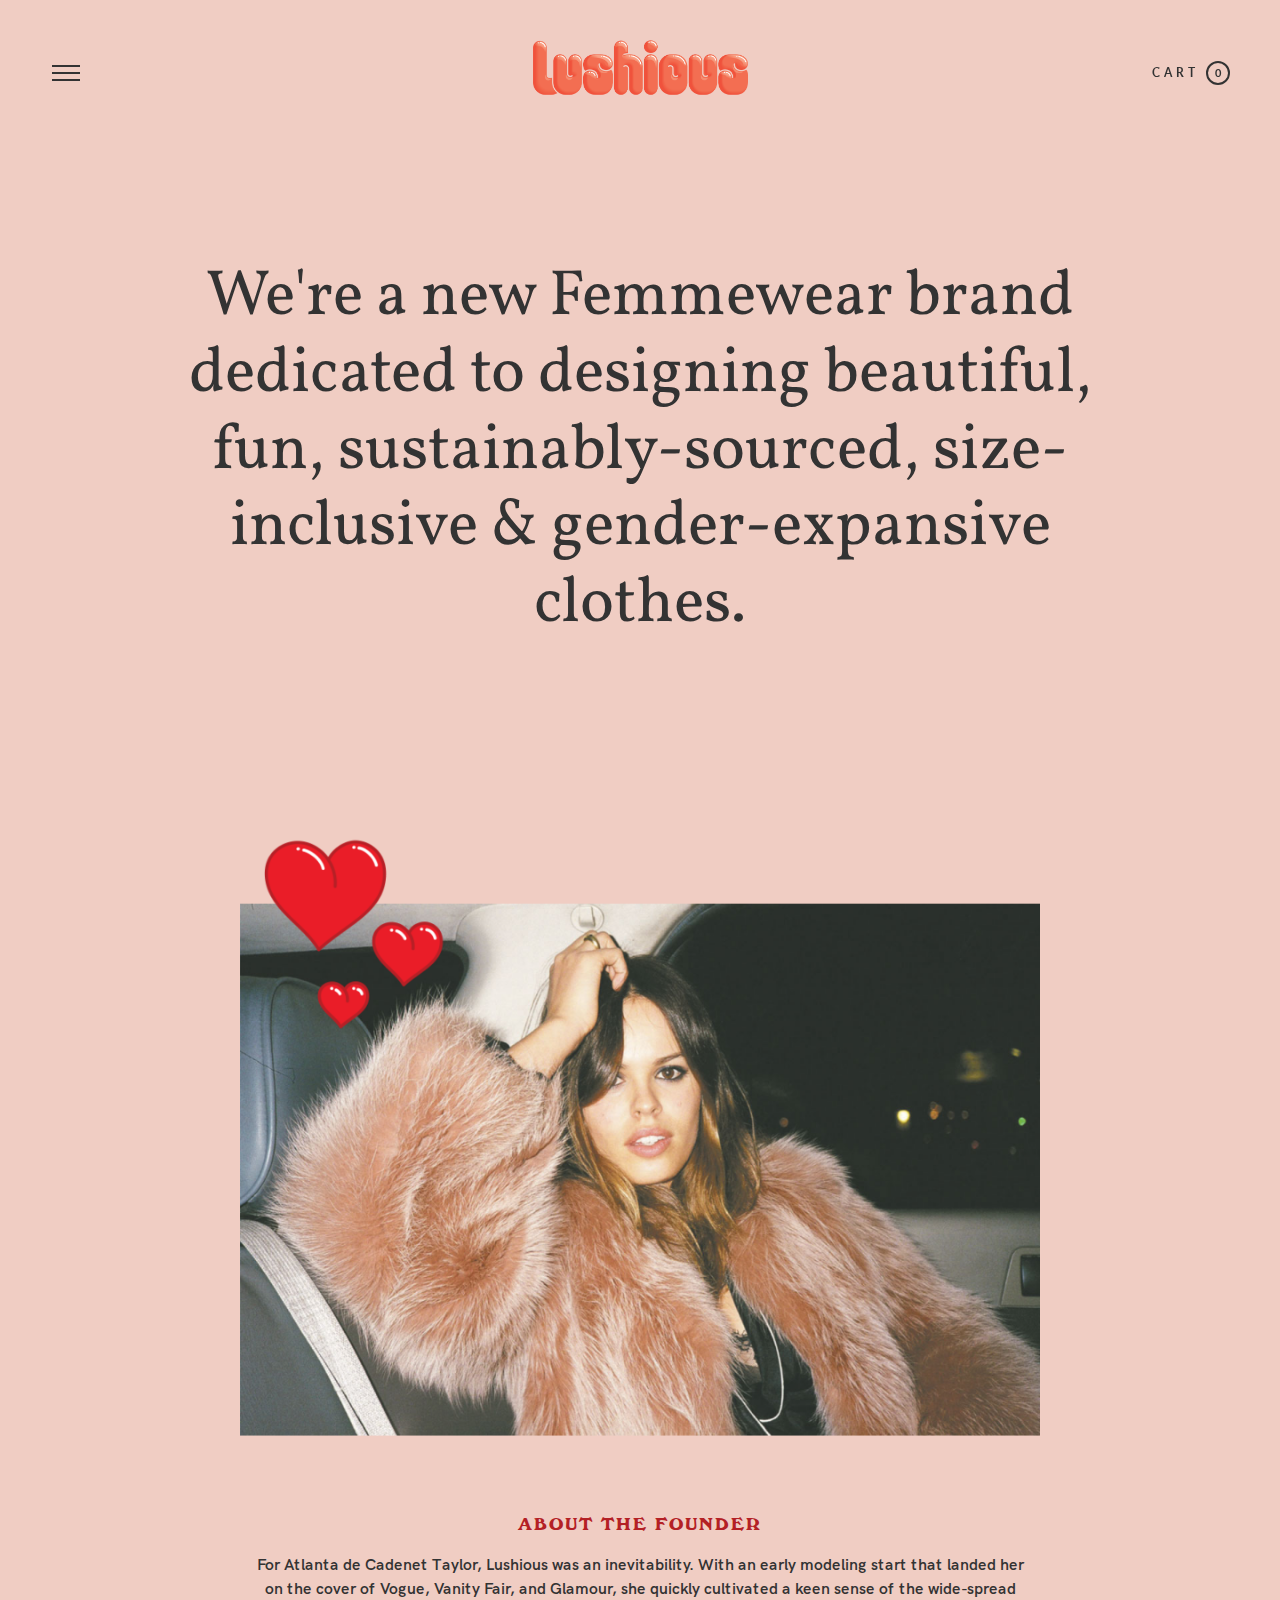
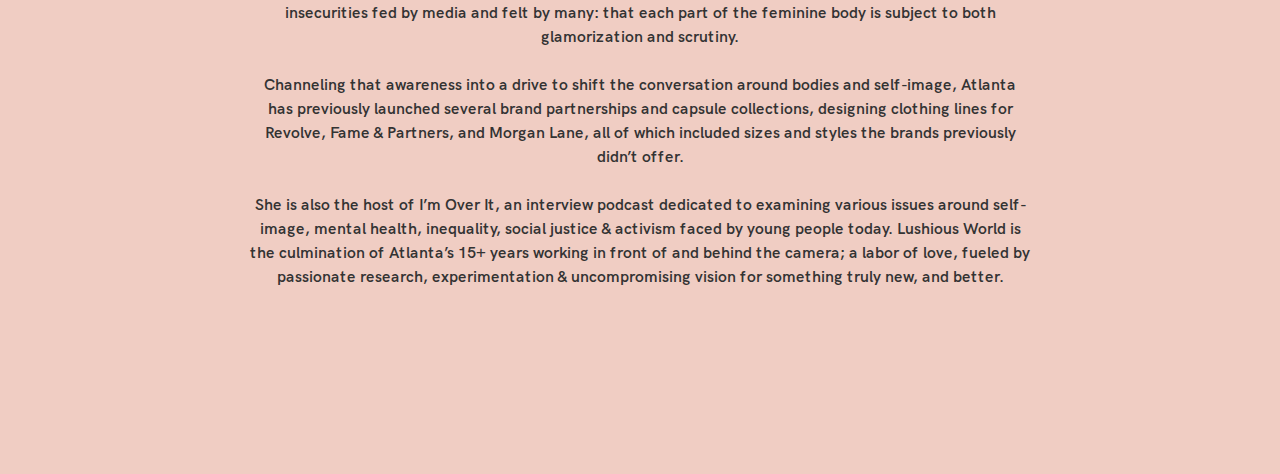
==== commit 7882b72c: "creative updates" ====
--- a/about.html
+++ b/about.html
@@ -95,6 +95,17 @@
             font-display: swap;
         }
 
+        @font-face {
+            font-family: 'HK Grotesk-SB';
+            src: url('fonts/HKGrotesk-SemiBold.eot');
+            src: url('fonts/HKGrotesk-SemiBold.eot?#iefix') format('embedded-opentype'),
+            url('fonts/HKGrotesk-SemiBold.woff2') format('woff2'),
+            url('fonts/HKGrotesk-SemiBold.woff') format('woff'),
+            url('fonts/HKGrotesk-SemiBold.ttf') format('truetype');
+            font-weight: 600;
+            font-style: normal;
+            font-display: swap;
+        }
 
         h1, h2, h3, h4, h5, h6,
         .home-video .wrap-video-content .video-content .home-info .video-title,
@@ -124,7 +135,7 @@
 
         .other-page.about-page .about-page-content p {
             color: #333333;
-            font-family: Times;
+            font-family: 'HK Grotesk-SB';
             letter-spacing: 0px;
             text-transform: none;
             font-weight: 500;
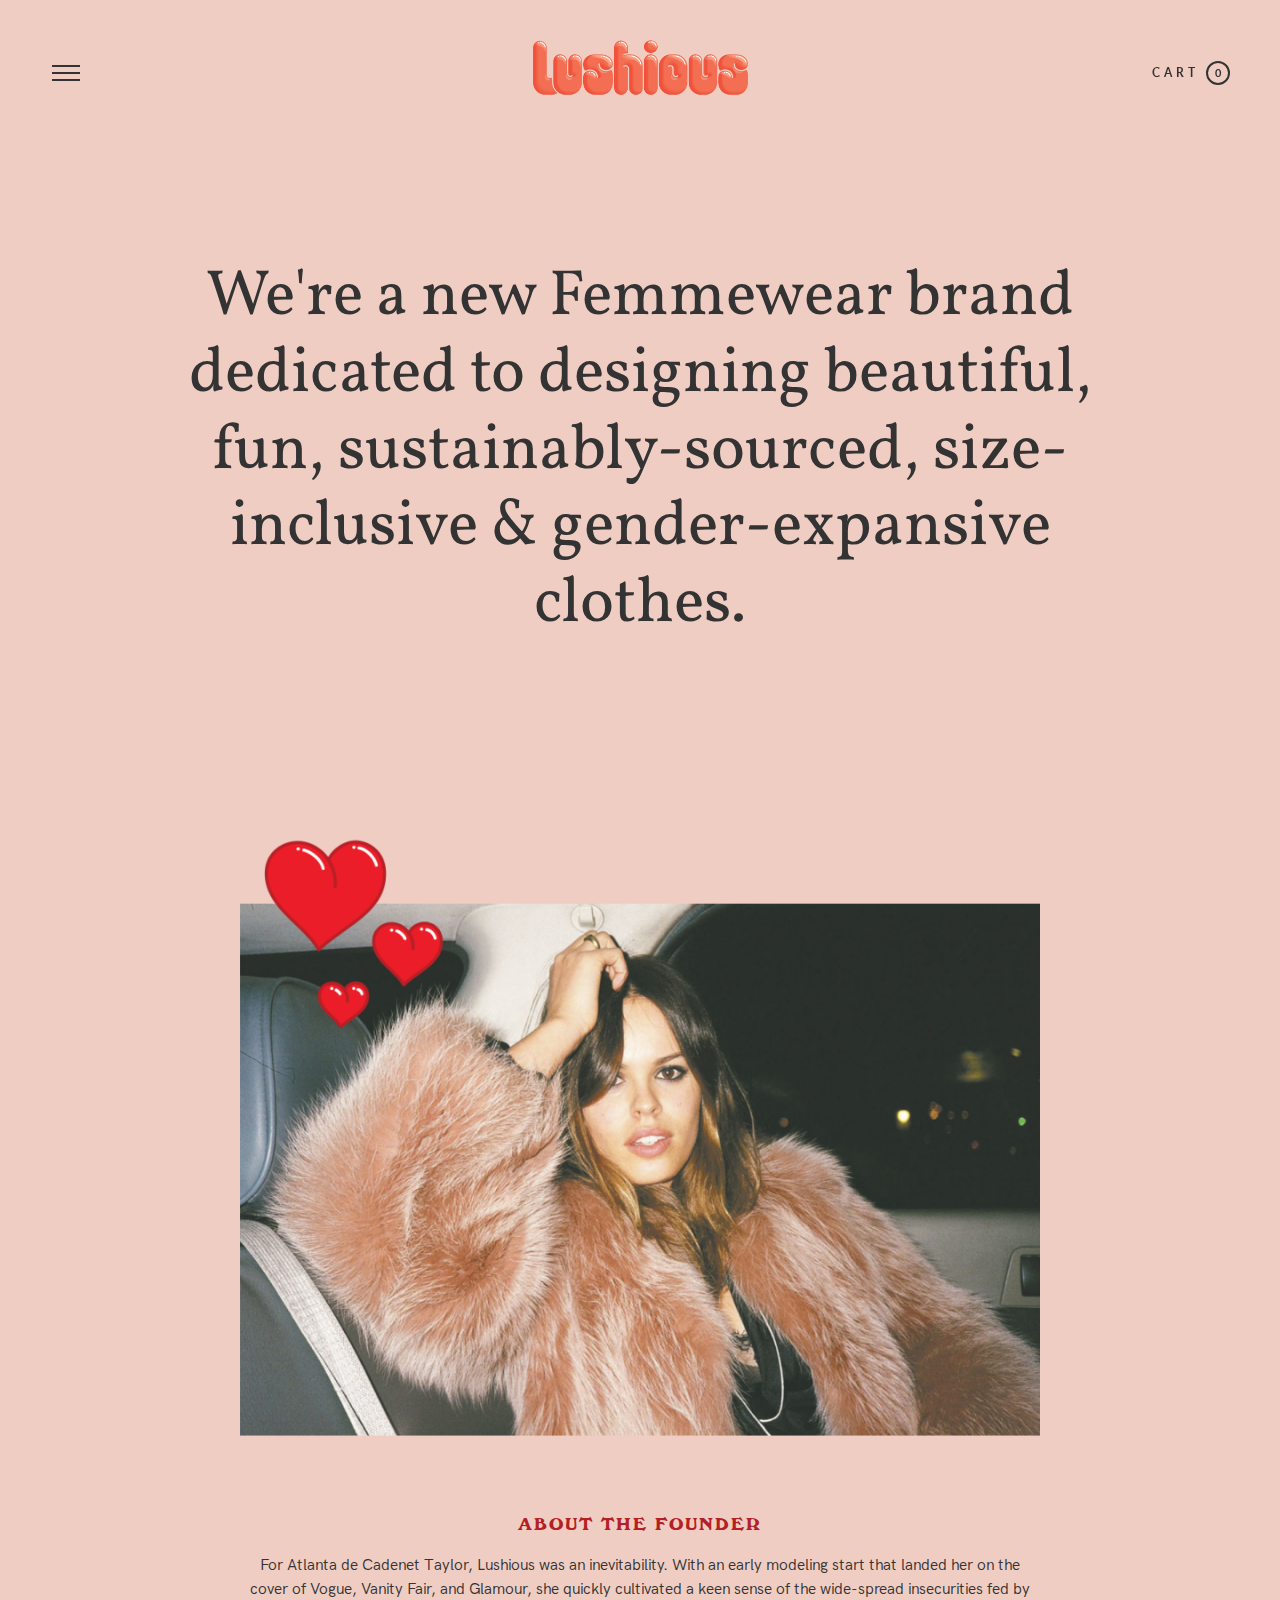
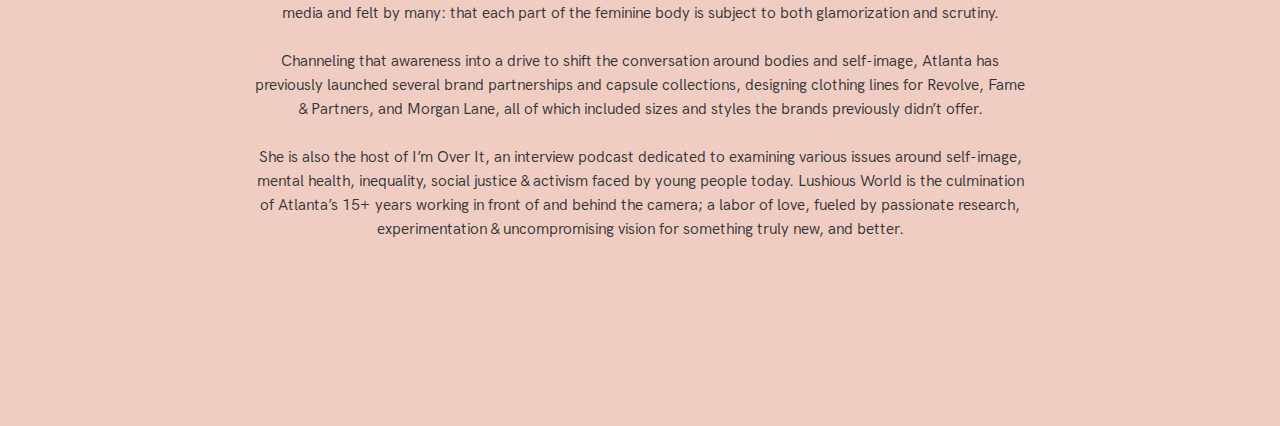
==== commit 68a03e04: "fixing font weight" ====
--- a/about.html
+++ b/about.html
@@ -135,7 +135,7 @@
 
         .other-page.about-page .about-page-content p {
             color: #333333;
-            font-family: 'HK Grotesk-SB';
+            font-family: 'HK Grotesk';
             letter-spacing: 0px;
             text-transform: none;
             font-weight: 500;
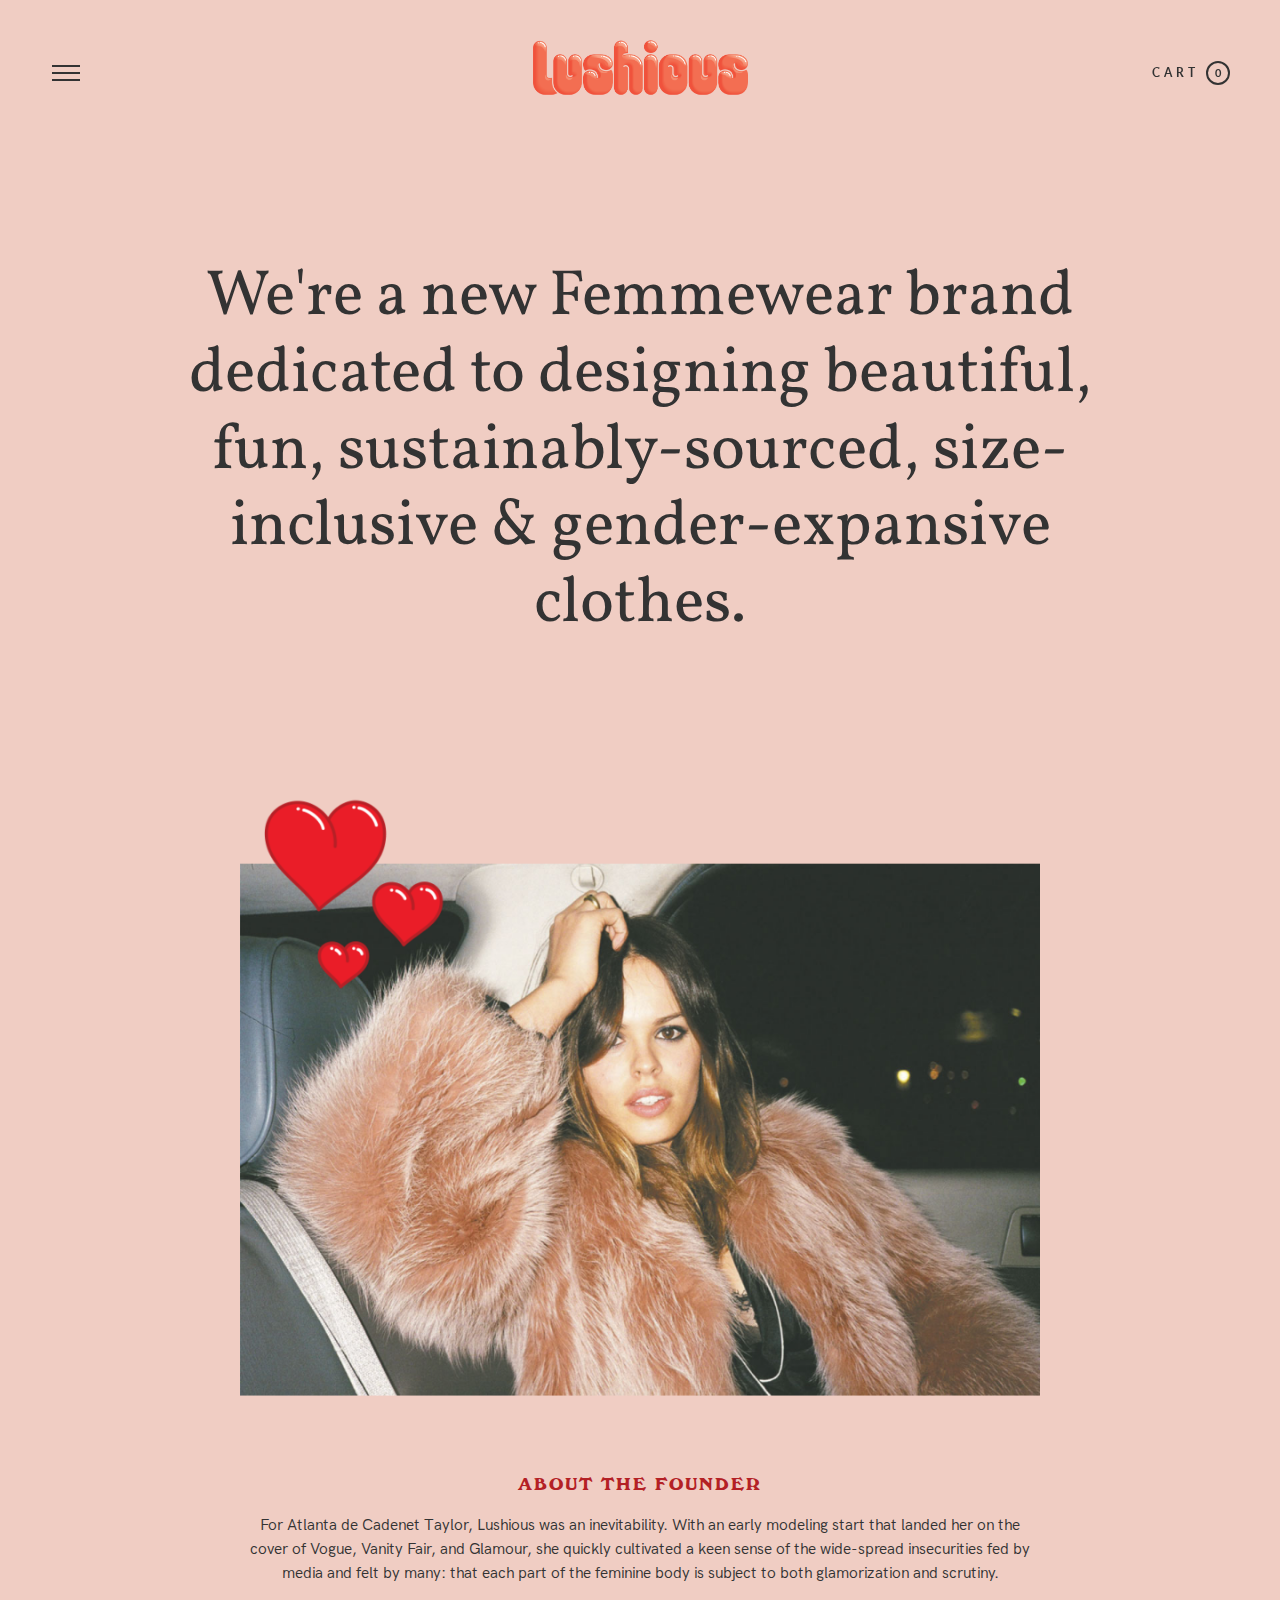
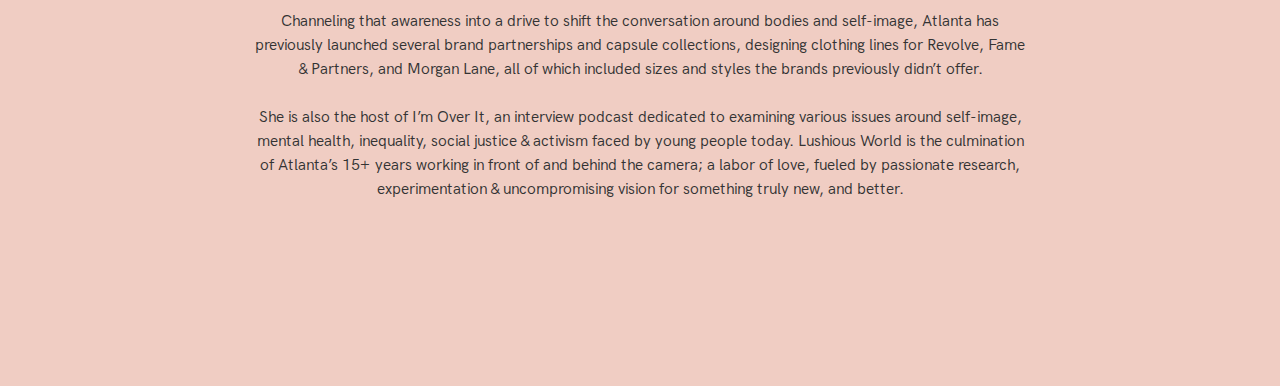
==== commit fa42feb3: "about page spacing" ====
--- a/about.html
+++ b/about.html
@@ -125,12 +125,12 @@
 
         .product-subtotal {
             color: #333333;
-            font-family: 'HK Grotesk-SB';
-            letter-spacing: 2px;
-            text-transform: uppercase;
-            font-weight: 700;
+            font-family: 'HK Grotesk';
+            letter-spacing: 0px;
+            text-transform: none;
+            font-weight: 500;
             line-height: 150%;
-            font-size: 12px;
+            font-size: 16px;
         }
 
         .other-page.about-page .about-page-content p {
@@ -193,6 +193,10 @@
 
         .cart-wrapper img {
             margin-bottom: 45px;
+        }
+
+        .other-page.about-page h3.page-title {
+            margin-bottom: 60px;
         }
 
         .home-video .wrap-video-content .video-content a.btn {
@@ -298,9 +302,9 @@
         <img src="images/lushious/lushious-disco-print-presale-promo-light.png">
 
         <div class="product-subtotal">
-            <span>hey hey! the shop's not open yet, but be sure to bookmark and save #dayone for a future promo.</span><br><br>
+            <span>Hey hey! The shop's not open yet, but be sure to bookmark and save #dayone for a future promo.</span><br><br>
             <span>With love,</span><br>
-            <span>Atlanta, Founder & CEO</span>
+            <span><b></b>Atlanta, Founder & CEO</b></span>
         </div>
     </div>
 </div>
